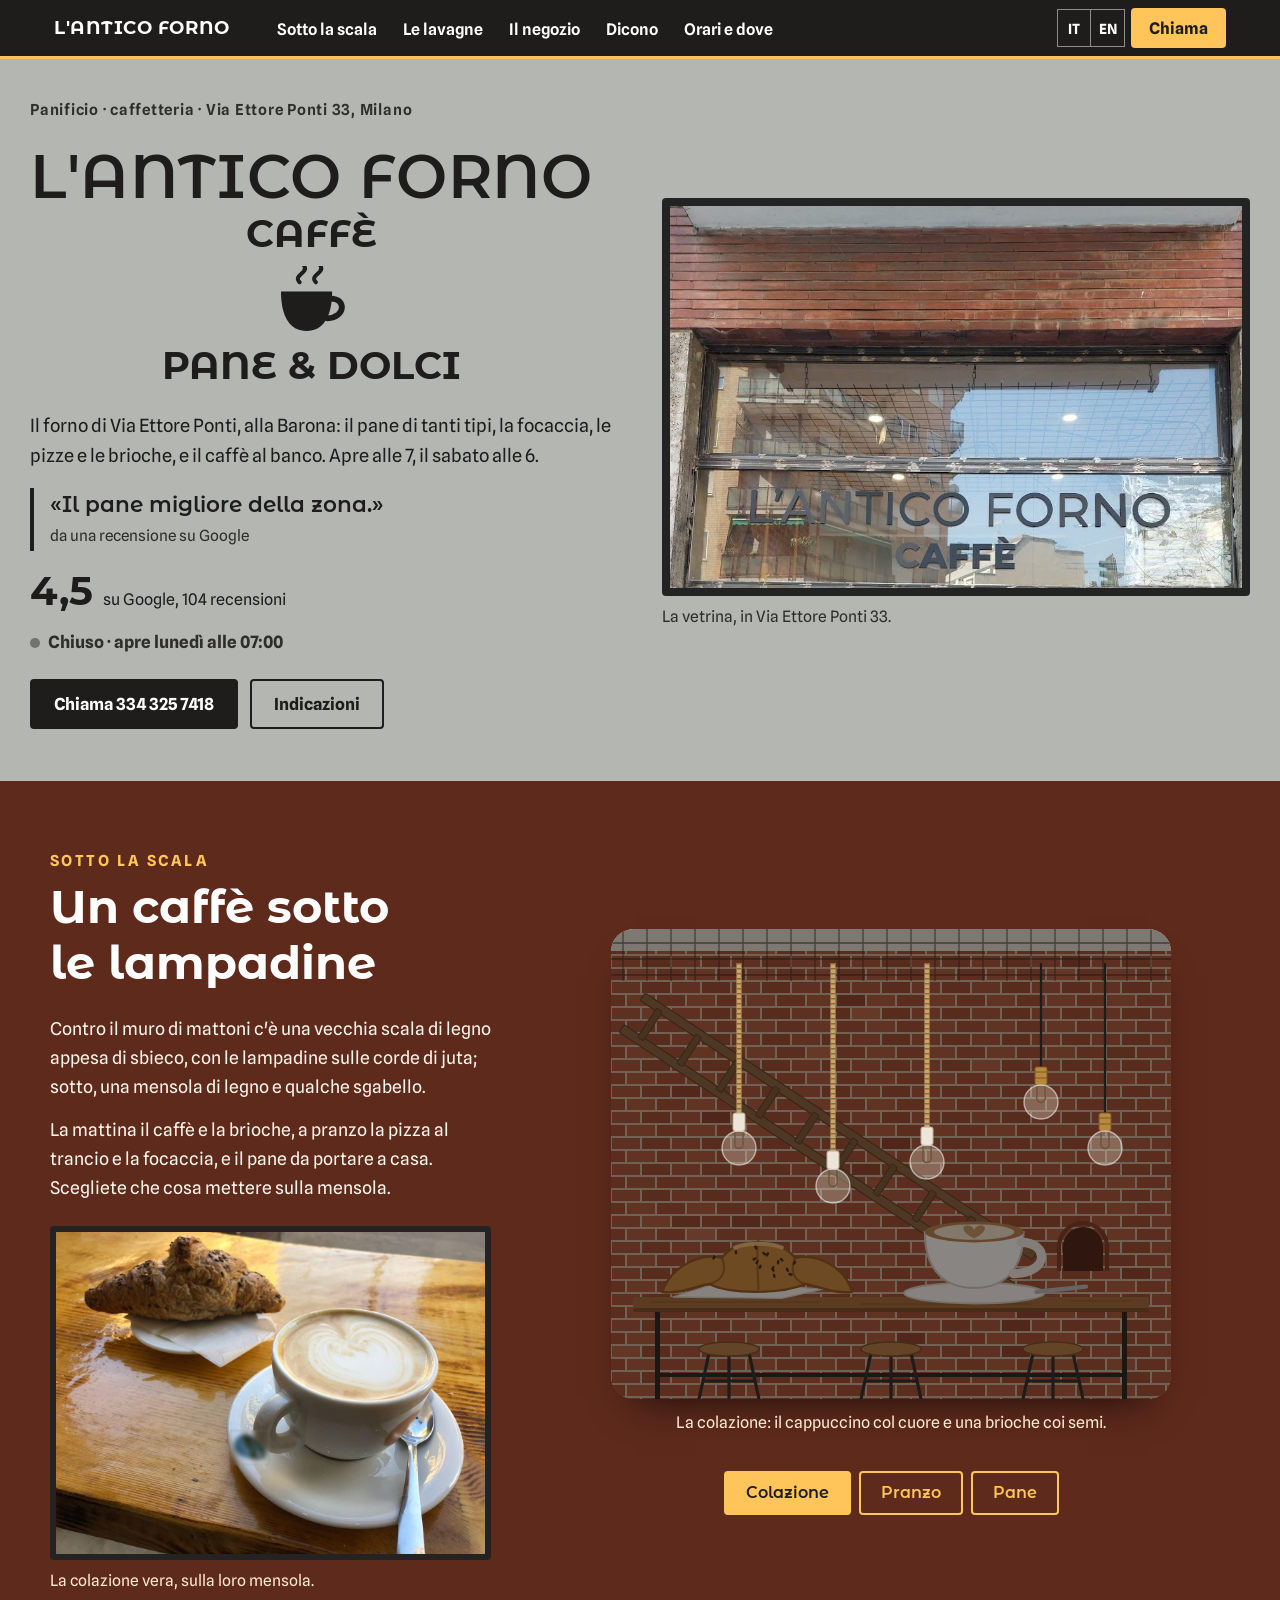
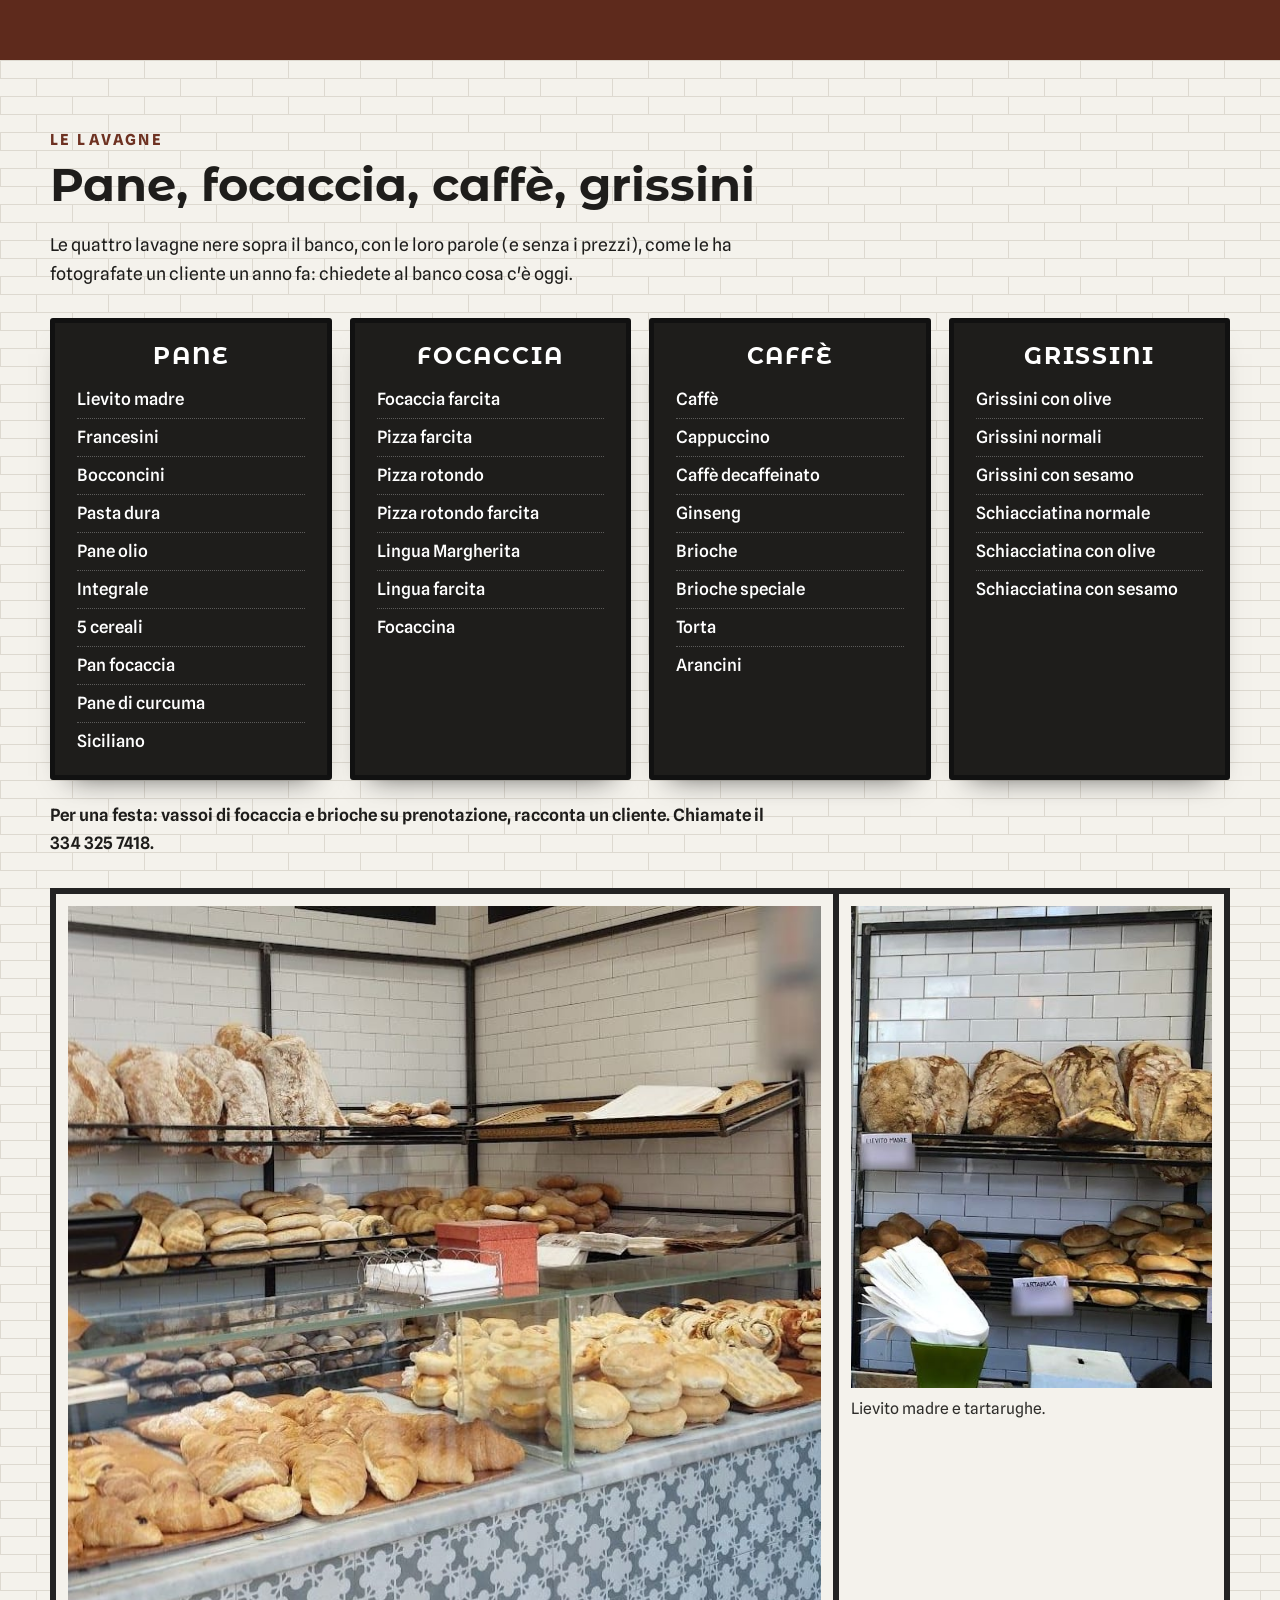
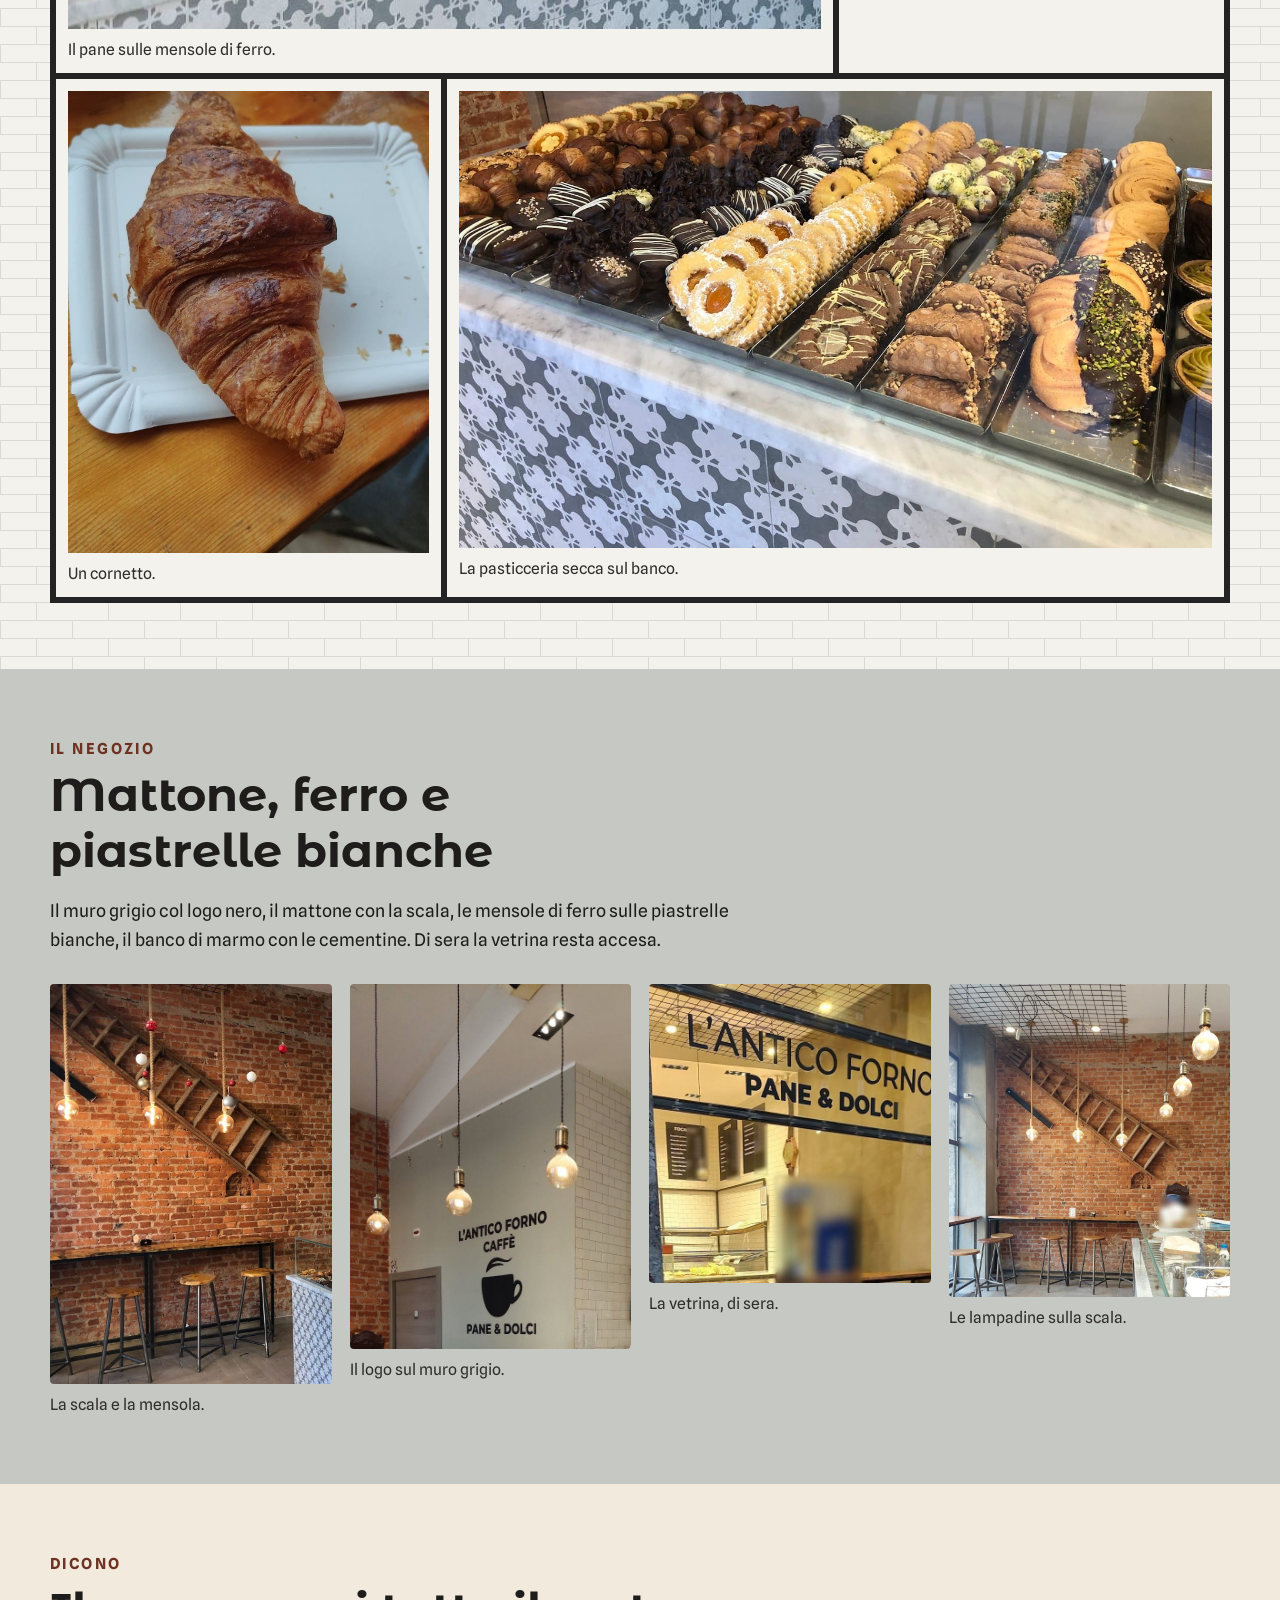
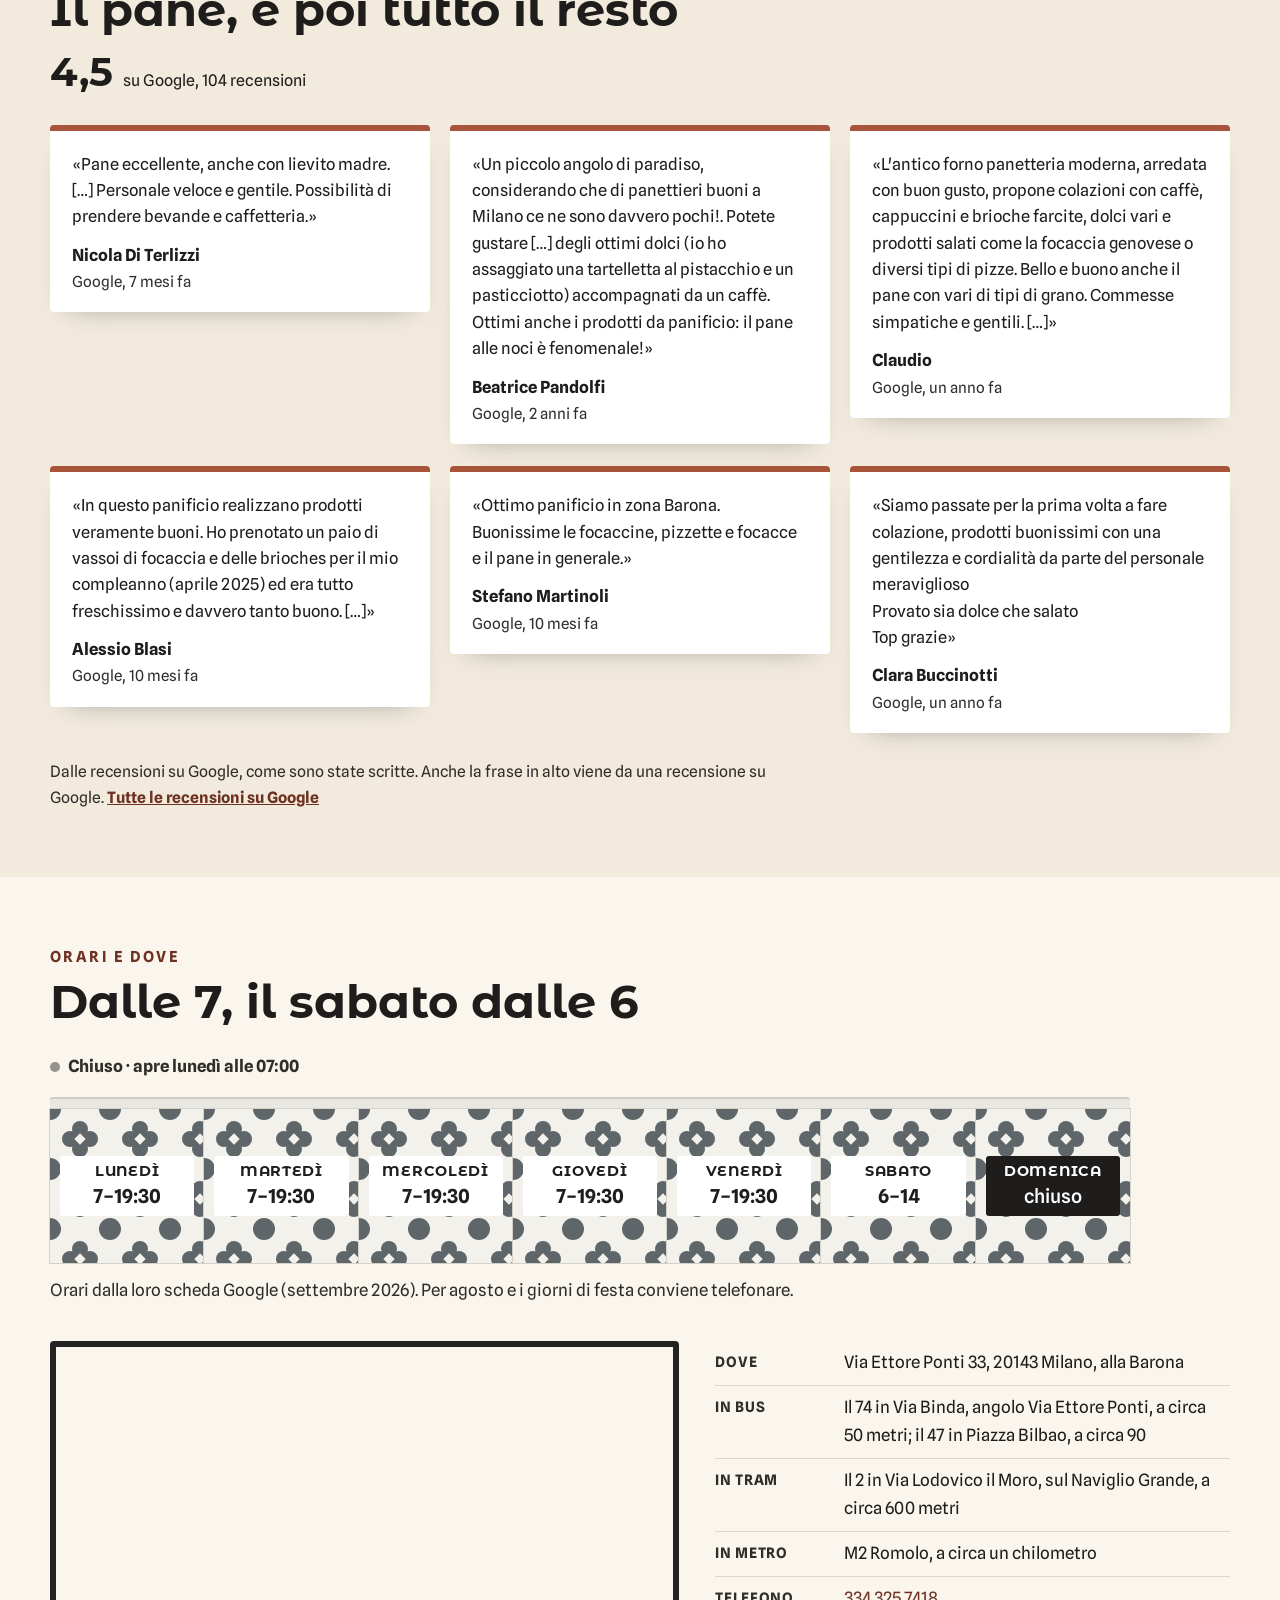
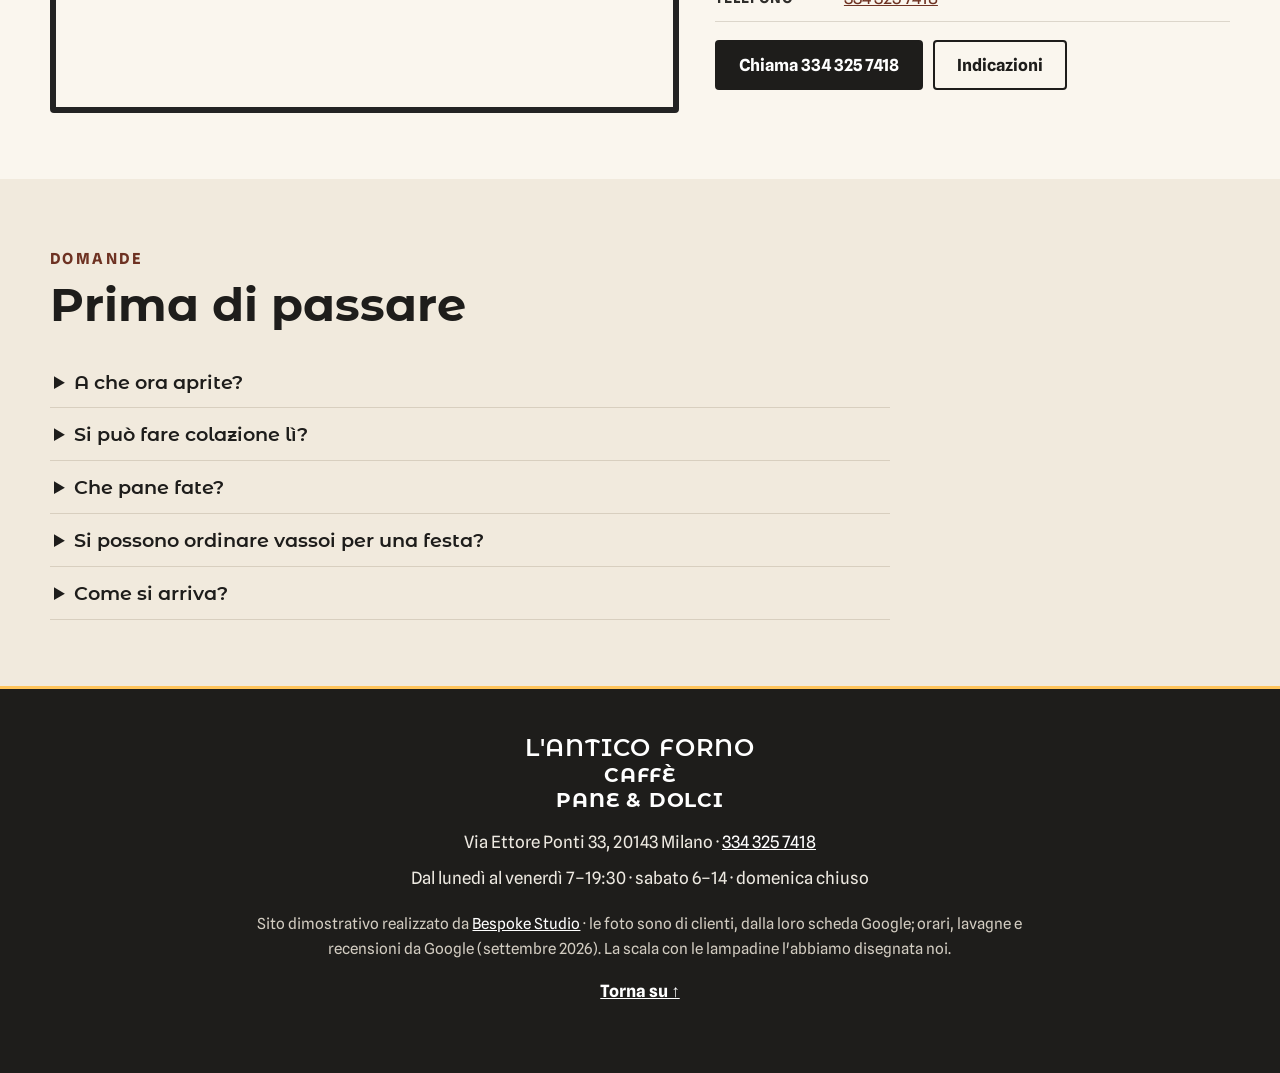
==== index.html @ 746c8dec "L'Antico Forno, Via Ettore Ponti 33 — la scala delle lampadine Panificio con caffetteria alla Barona" ====
<!DOCTYPE html>
<html lang="it" class="no-js">
<head>
<meta charset="utf-8">
<meta name="viewport" content="width=device-width, initial-scale=1">
<script>(function(){var r=document.documentElement;r.classList.remove('no-js');
/* la firma: finché main.js non parte le lampadine restano su, spente, col locale al buio; se il codice non arriva, dopo 2,5 s sono accese (stato finale) */
try{if(!matchMedia('(prefers-reduced-motion: reduce)').matches){r.classList.add('firma-attesa');window.__attesaLampade=setTimeout(function(){r.classList.remove('firma-attesa')},2500)}}catch(e){}})()</script>
<title>L'Antico Forno — panificio e caffè, Via Ettore Ponti 33, Milano</title>
<meta name="description" content="L'Antico Forno, Via Ettore Ponti 33 a Milano (Barona): panificio con caffetteria. Il pane (anche a lievito madre), la focaccia, le pizze, le brioche e il caffè al banco. Dal lunedì al venerdì 7–19:30, il sabato 6–14. Google 4,5 su 104. Tel. 334 325 7418.">
<link rel="canonical" href="https://rotenzark.github.io/antico-forno-barona/">
<meta property="og:type" content="website">
<meta property="og:title" content="L'Antico Forno — caffè, pane &amp; dolci in Via Ettore Ponti">
<meta property="og:description" content="Panificio con caffetteria alla Barona: il pane, la focaccia, le pizze, le brioche; la colazione sulla mensola sotto la scala.">
<meta property="og:image" content="https://rotenzark.github.io/antico-forno-barona/img/og.jpg">
<meta property="og:url" content="https://rotenzark.github.io/antico-forno-barona/">
<meta property="og:locale" content="it_IT">
<meta name="twitter:card" content="summary_large_image">
<meta name="theme-color" content="#1E1D1B">
<link rel="icon" href="img/favicon.svg" type="image/svg+xml">
<link rel="icon" href="img/favicon-32.png" sizes="32x32" type="image/png">
<link rel="apple-touch-icon" href="img/apple-touch-icon.png">
<link rel="preconnect" href="https://fonts.googleapis.com">
<link rel="preconnect" href="https://fonts.gstatic.com" crossorigin>
<link href="https://fonts.googleapis.com/css2?family=Montserrat+Alternates:wght@500;600;700&amp;family=Spline+Sans:wght@400;500;600;700&amp;display=swap" rel="stylesheet">
<link rel="stylesheet" href="css/styles.css?v=1">
<script src="https://cdn.jsdelivr.net/npm/gsap@3.12.5/dist/gsap.min.js" defer></script>
<script src="https://cdn.jsdelivr.net/npm/gsap@3.12.5/dist/ScrollTrigger.min.js" defer></script>
<script src="js/main.js?v=1" defer></script>
<script type="application/ld+json">
{"@context":"https://schema.org","@type":"Bakery","name":"L'Antico Forno","description":"Panificio con caffetteria in Via Ettore Ponti 33 a Milano: pane, focaccia, pizze, brioche e dolci, la colazione al banco.","url":"https://rotenzark.github.io/antico-forno-barona/","image":"https://rotenzark.github.io/antico-forno-barona/img/og.jpg","telephone":"+39 334 325 7418","address":{"@type":"PostalAddress","streetAddress":"Via Ettore Ponti 33","postalCode":"20143","addressLocality":"Milano","addressRegion":"MI","addressCountry":"IT"},"geo":{"@type":"GeoCoordinates","latitude":45.44212,"longitude":9.15517},"openingHoursSpecification":[{"@type":"OpeningHoursSpecification","dayOfWeek":["Monday","Tuesday","Wednesday","Thursday","Friday"],"opens":"07:00","closes":"19:30"},{"@type":"OpeningHoursSpecification","dayOfWeek":"Saturday","opens":"06:00","closes":"14:00"}],"aggregateRating":{"@type":"AggregateRating","ratingValue":"4.5","reviewCount":"104","bestRating":"5"}}
</script>
<script type="application/ld+json">
{"@context":"https://schema.org","@type":"FAQPage","mainEntity":[
{"@type":"Question","name":"A che ora aprite?","acceptedAnswer":{"@type":"Answer","text":"Dal lunedì al venerdì dalle 7 alle 19:30, il sabato dalle 6 alle 14. La domenica è chiuso."}},
{"@type":"Question","name":"Si può fare colazione lì?","acceptedAnswer":{"@type":"Answer","text":"Sì: caffè, cappuccino e brioche al banco, o sugli sgabelli della mensola sotto la scala."}},
{"@type":"Question","name":"Che pane fate?","acceptedAnswer":{"@type":"Answer","text":"Sulla loro lavagna: lievito madre, francesini, bocconcini, pasta dura, pane all'olio, integrale, 5 cereali, pan focaccia, pane alla curcuma, siciliano. Chiedete al banco cosa c'è oggi."}},
{"@type":"Question","name":"Si possono ordinare vassoi per una festa?","acceptedAnswer":{"@type":"Answer","text":"Un cliente racconta di aver prenotato vassoi di focaccia e brioche per il suo compleanno: chiamate il 334 325 7418 per mettervi d'accordo."}},
{"@type":"Question","name":"Come si arriva?","acceptedAnswer":{"@type":"Answer","text":"Via Ettore Ponti 33, alla Barona: il bus 74 ferma in Via Binda, angolo Via Ettore Ponti, a circa 50 metri; il 47 in Piazza Bilbao, a circa 90. Il tram 2 passa in Via Lodovico il Moro, a circa 600 metri; la M2 Romolo è a circa un chilometro."}}
]}
</script>
</head>
<body>

<a class="salta" href="#contenuto" data-i18n="m.salta">Vai al contenuto</a>

<header class="testata" id="testata">
  <div class="testata__dentro">
    <a class="marchio" href="#inizio" aria-label="L'Antico Forno: torna all'inizio" data-i18n-aria="m.top">
      <span class="marchio__nome" aria-hidden="true">L'Antico Forno</span>
    </a>
    <nav id="mainNav" class="voci" aria-label="Le sezioni" data-i18n-aria="m.nav">
      <a href="#mensola" data-i18n="n.mensola">Sotto la scala</a>
      <a href="#lavagne" data-i18n="n.lavagne">Le lavagne</a>
      <a href="#negozio" data-i18n="n.negozio">Il negozio</a>
      <a href="#dicono" data-i18n="n.dicono">Dicono</a>
      <a href="#orari" data-i18n="n.orari">Orari e dove</a>
    </nav>
    <div class="testata__azioni">
      <div class="lingue" role="group" aria-label="Lingua" data-i18n-aria="m.lingua">
        <button type="button" data-lang="it" aria-pressed="true">IT</button>
        <button type="button" data-lang="en" aria-pressed="false">EN</button>
      </div>
      <a class="chiama" href="tel:+393343257418"><span data-i18n="t.chiama">Chiama</span></a>
      <button id="burger" class="burger" type="button" aria-expanded="false" aria-controls="menuMobile" aria-label="Apri il menu" data-i18n-aria="m.menu"><span></span><span></span><span></span></button>
    </div>
  </div>
</header>

<nav id="menuMobile" class="menu-mobile" hidden aria-label="Le sezioni" data-i18n-aria="m.nav">
  <a href="#mensola" data-i18n="n.mensola">Sotto la scala</a>
  <a href="#lavagne" data-i18n="n.lavagne">Le lavagne</a>
  <a href="#negozio" data-i18n="n.negozio">Il negozio</a>
  <a href="#dicono" data-i18n="n.dicono">Dicono</a>
  <a href="#orari" data-i18n="n.orari">Orari e dove</a>
  <a href="#domande" data-i18n="n.domande">Domande</a>
  <a class="menu-mobile__tel" href="tel:+393343257418"><span data-i18n="t.chiama">Chiama</span> <span class="intero">334 325 7418</span></a>
</nav>

<main id="contenuto">

  <!-- ══════ IL MURO GRIGIO: il loro logo ══════ -->
  <section id="inizio" class="apertura" aria-labelledby="titolo">
    <div class="apertura__testo">
      <p class="apertura__sopra" data-i18n="h.sopra">Panificio · caffetteria · Via Ettore Ponti 33, Milano</p>
      <h1 id="titolo" class="logo-muro">
        <span class="logo-muro__nome">L'Antico Forno</span>
        <span class="logo-muro__caffe">Caffè</span>
        <svg class="logo-muro__tazza" viewBox="0 0 64 60" aria-hidden="true" focusable="false"><path d="M22 14 C 16 8, 30 6, 26 0 M36 14 C 30 8, 44 6, 40 0" fill="none" stroke="currentColor" stroke-width="3.4" stroke-linecap="round"/><path d="M6 22 H50 C 50 44, 42 56, 28 56 C 14 56, 6 44, 6 22 Z" fill="currentColor"/><path d="M49 28 C 62 28, 62 44, 46 45" fill="none" stroke="currentColor" stroke-width="5" stroke-linecap="round"/></svg>
        <span class="logo-muro__pane">Pane &amp; Dolci</span>
      </h1>
      <p class="apertura__frase" data-i18n="h.testo">Il forno di Via Ettore Ponti, alla Barona: il pane di tanti tipi, la focaccia, le pizze e le brioche, e il caffè al banco. Apre alle 7, il sabato alle 6.</p>
      <p class="apertura__citazione"><span>«Il pane migliore della zona.»</span> <span class="apertura__chi" data-i18n="h.chi">da una recensione su Google</span></p>
      <div class="voti">
        <p class="voto"><b class="voto__n">4,5</b> <span class="voto__su" data-i18n="h.google">su Google, 104 recensioni</span></p>
      </div>
      <p class="stato" id="orarioStato">Dal lunedì al sabato</p>
      <div class="apertura__azioni">
        <a class="bottone bottone--pieno" href="tel:+393343257418"><span data-i18n="t.chiama">Chiama</span>&nbsp;<span class="intero">334 325 7418</span></a>
        <a class="bottone" href="https://www.google.com/maps/dir/?api=1&amp;destination=L%27Antico+Forno%2C+Via+Ettore+Ponti+33%2C+Milano" target="_blank" rel="noopener" data-i18n="t.indicazioni">Indicazioni</a>
      </div>
    </div>
    <figure class="apertura__foto">
      <img src="img/vetrina.jpg" width="900" height="600" alt="La vetrina in Via Ettore Ponti: la fascia di mattoni e le lettere in rilievo «L'Antico Forno Caffè» sul vetro." data-i18n-alt="a.vetrina">
      <figcaption data-i18n="c.vetrina">La vetrina, in Via Ettore Ponti 33.</figcaption>
    </figure>
  </section>

  <!-- ══════ IL MURO DI MATTONI: sotto la scala, la firma ══════ -->
  <section id="mensola" class="capitolo capitolo--mattone" aria-labelledby="mensolaT">
    <div class="mensola-testo">
      <p class="etichetta etichetta--chiara" data-i18n="s.etichetta">Sotto la scala</p>
      <h2 id="mensolaT" class="capitolo__titolo" data-i18n="s.titolo">Un caffè sotto le lampadine</h2>
      <p data-i18n="s.testo1">Contro il muro di mattoni c'è una vecchia scala di legno appesa di sbieco, con le lampadine sulle corde di juta; sotto, una mensola di legno e qualche sgabello.</p>
      <p data-i18n="s.testo2">La mattina il caffè e la brioche, a pranzo la pizza al trancio e la focaccia, e il pane da portare a casa. Scegliete che cosa mettere sulla mensola.</p>
      <figure class="mensola-foto reveal"><button type="button" class="foto" data-full="img/colazione.jpg" aria-label="Ingrandisci la foto" data-i18n-aria="m.ingrandisci"><img src="img/colazione.jpg" width="1200" height="900" alt="Il cappuccino col cuore di latte e una brioche coi semi sulla mensola di legno." data-i18n-alt="a.colazione"></button><figcaption data-i18n="c.colazione">La colazione vera, sulla loro mensola.</figcaption></figure>
    </div>
    <figure class="lampade" id="lampade" data-modo="0" data-firma="fatta">
<!--LAMPADE--><svg class="lampade__svg" id="lampadeSvg" viewBox="0 0 560 470" role="img" aria-labelledby="lampadeTitolo lampadeDesc">
        <title id="lampadeTitolo" data-i18n="p.titolo">La scala delle lampadine</title>
        <desc id="lampadeDesc" data-i18n="p.desc">Il loro muro di mattoni con la vecchia scala di legno appesa di sbieco: le lampadine a globo scendono sulle corde di juta, oscillano e si accendono una alla volta, e il locale si illumina. Sulla mensola di legno: colazione, pranzo o pane.</desc>
        <defs>
          <clipPath id="lampadeTaglio"><rect x="0" y="0" width="560" height="470" rx="22"/></clipPath>
          <pattern id="lampadeMattoni" width="60" height="26" patternUnits="userSpaceOnUse">
            <rect width="60" height="26" fill="#CDB8A2"/>
            <rect x="1" y="1" width="28" height="11" fill="#A8543A"/><rect x="31" y="1" width="28" height="11" fill="#9E4C33"/>
            <rect x="-14" y="14" width="28" height="11" fill="#A24F36"/><rect x="16" y="14" width="28" height="11" fill="#AE5A3E"/><rect x="46" y="14" width="28" height="11" fill="#A24F36"/>
          </pattern>
          <radialGradient id="lampadeAlone"><stop offset="0" stop-color="#FFE7A8" stop-opacity=".95"/><stop offset=".3" stop-color="#FFC45A" stop-opacity=".5"/><stop offset="1" stop-color="#FFB040" stop-opacity="0"/></radialGradient>
          <radialGradient id="lampadeVetro" cx=".42" cy=".4" r=".7"><stop offset="0" stop-color="#FFF6D6"/><stop offset=".55" stop-color="#FFD27A"/><stop offset="1" stop-color="#E59A2E"/></radialGradient>
        </defs>
        <g clip-path="url(#lampadeTaglio)">
          <rect class="muro" x="0" y="0" width="560" height="470"/>
          <g class="muro__macchie"><rect x="241" y="1" width="28" height="11" fill="#C77452" opacity="0.4"/><rect x="361" y="131" width="28" height="11" fill="#C77452" opacity="0.4"/><rect x="241" y="235" width="28" height="11" fill="#7C3623" opacity="0.5"/><rect x="451" y="27" width="28" height="11" fill="#7C3623" opacity="0.4"/><rect x="571" y="209" width="28" height="11" fill="#7C3623" opacity="0.5"/><rect x="256" y="14" width="28" height="11" fill="#C77452" opacity="0.3"/><rect x="496" y="404" width="28" height="11" fill="#7C3623" opacity="0.3"/><rect x="61" y="287" width="28" height="11" fill="#7C3623" opacity="0.4"/><rect x="31" y="287" width="28" height="11" fill="#C77452" opacity="0.4"/><rect x="76" y="300" width="28" height="11" fill="#C77452" opacity="0.5"/><rect x="346" y="326" width="28" height="11" fill="#7C3623" opacity="0.4"/><rect x="271" y="209" width="28" height="11" fill="#7C3623" opacity="0.5"/><rect x="496" y="118" width="28" height="11" fill="#C77452" opacity="0.4"/><rect x="496" y="170" width="28" height="11" fill="#7C3623" opacity="0.3"/><rect x="16" y="248" width="28" height="11" fill="#C77452" opacity="0.4"/><rect x="61" y="339" width="28" height="11" fill="#7C3623" opacity="0.3"/><rect x="271" y="261" width="28" height="11" fill="#C77452" opacity="0.3"/><rect x="421" y="313" width="28" height="11" fill="#7C3623" opacity="0.4"/><rect x="61" y="157" width="28" height="11" fill="#7C3623" opacity="0.5"/><rect x="421" y="1" width="28" height="11" fill="#7C3623" opacity="0.4"/><rect x="496" y="118" width="28" height="11" fill="#7C3623" opacity="0.5"/><rect x="541" y="235" width="28" height="11" fill="#7C3623" opacity="0.3"/><rect x="406" y="378" width="28" height="11" fill="#7C3623" opacity="0.5"/><rect x="226" y="66" width="28" height="11" fill="#7C3623" opacity="0.5"/><rect x="421" y="287" width="28" height="11" fill="#7C3623" opacity="0.4"/><rect x="511" y="209" width="28" height="11" fill="#C77452" opacity="0.3"/><rect x="136" y="14" width="28" height="11" fill="#C77452" opacity="0.4"/><rect x="376" y="326" width="28" height="11" fill="#C77452" opacity="0.3"/><rect x="136" y="378" width="28" height="11" fill="#C77452" opacity="0.5"/><rect x="16" y="248" width="28" height="11" fill="#7C3623" opacity="0.3"/><rect x="436" y="40" width="28" height="11" fill="#C77452" opacity="0.3"/><rect x="151" y="365" width="28" height="11" fill="#7C3623" opacity="0.5"/><rect x="391" y="417" width="28" height="11" fill="#7C3623" opacity="0.4"/><rect x="31" y="79" width="28" height="11" fill="#C77452" opacity="0.4"/><rect x="286" y="404" width="28" height="11" fill="#7C3623" opacity="0.5"/><rect x="391" y="391" width="28" height="11" fill="#7C3623" opacity="0.4"/><rect x="496" y="326" width="28" height="11" fill="#7C3623" opacity="0.4"/><rect x="46" y="14" width="28" height="11" fill="#C77452" opacity="0.3"/><rect x="421" y="1" width="28" height="11" fill="#7C3623" opacity="0.5"/><rect x="241" y="79" width="28" height="11" fill="#C77452" opacity="0.5"/><rect x="1" y="417" width="28" height="11" fill="#C77452" opacity="0.4"/><rect x="16" y="92" width="28" height="11" fill="#7C3623" opacity="0.3"/><rect x="121" y="287" width="28" height="11" fill="#7C3623" opacity="0.5"/><rect x="91" y="183" width="28" height="11" fill="#7C3623" opacity="0.5"/><rect x="196" y="118" width="28" height="11" fill="#C77452" opacity="0.4"/><rect x="511" y="339" width="28" height="11" fill="#7C3623" opacity="0.4"/></g>
          <rect class="soffitto" x="0" y="0" width="560" height="22"/>
          <path class="griglia" d="M12 0 V52 M36 0 V52 M60 0 V52 M84 0 V52 M108 0 V52 M132 0 V52 M156 0 V52 M180 0 V52 M204 0 V52 M228 0 V52 M252 0 V52 M276 0 V52 M300 0 V52 M324 0 V52 M348 0 V52 M372 0 V52 M396 0 V52 M420 0 V52 M444 0 V52 M468 0 V52 M492 0 V52 M516 0 V52 M540 0 V52 M564 0 V52 M0 14 H560 M0 30 H560 M0 46 H560"/>
          <g class="scala" transform="translate(34 64) rotate(33.5)">
          <rect class="scala__montante" x="0" y="0" width="470" height="9" rx="2"/>
          <rect class="scala__montante" x="0" y="38" width="470" height="9" rx="2"/>
          <rect class="scala__piolo" x="18" y="6" width="7" height="35" rx="1.5"/><rect class="scala__piolo" x="65" y="6" width="7" height="35" rx="1.5"/><rect class="scala__piolo" x="112" y="6" width="7" height="35" rx="1.5"/><rect class="scala__piolo" x="159" y="6" width="7" height="35" rx="1.5"/><rect class="scala__piolo" x="206" y="6" width="7" height="35" rx="1.5"/><rect class="scala__piolo" x="253" y="6" width="7" height="35" rx="1.5"/><rect class="scala__piolo" x="300" y="6" width="7" height="35" rx="1.5"/><rect class="scala__piolo" x="347" y="6" width="7" height="35" rx="1.5"/><rect class="scala__piolo" x="394" y="6" width="7" height="35" rx="1.5"/><rect class="scala__piolo" x="441" y="6" width="7" height="35" rx="1.5"/>
        </g>
          <path class="nicchia" d="M452 342 V318 A20 20 0 0 1 492 318 V342 Z"/><path class="nicchia__bordo" d="M448 342 V318 A24 24 0 0 1 496 318 V342"/>
          <g class="mensola">
          <rect class="mensola__gamba" x="44" y="382" width="5" height="88"/><rect class="mensola__gamba" x="511" y="382" width="5" height="88"/>
          <rect class="mensola__gamba" x="44" y="444" width="472" height="4"/>
          <rect class="mensola__piano" x="22" y="368" width="516" height="14" rx="3"/>
          <rect class="mensola__bordo" x="22" y="379" width="516" height="4" rx="2"/>
          <path class="mensola__venatura" d="M40 373 H210 M250 375 H420 M460 372 H520"/>
        </g>
          <g class="piatti" id="lampadePiatti">
            <g class="piatto" data-m="0"><g transform="translate(280 368) scale(1.3) translate(-280 -368)">
            <path class="tovagliolo" d="M112 368 L150 356 L228 362 L196 369 Z"/>
            <g class="brioche">
              <path d="M104 364 C 112 342, 136 334, 150 338 C 160 322, 196 322, 206 338 C 222 334, 244 344, 250 364 C 238 366, 226 360, 214 358 C 196 366, 156 366, 140 358 C 128 360, 116 366, 104 364 Z"/>
              <path class="brioche__piega" d="M150 338 C 154 348, 150 356, 140 358 M206 338 C 202 348, 206 356, 214 358 M178 324 C 176 338, 178 352, 178 362"/>
              <path class="brioche__lucido" d="M160 330 C 170 326, 186 326, 196 330"/>
              <g class="brioche__semi"><ellipse cx="179.4" cy="344.8" rx="1.8" ry="1" transform="rotate(111 179.4 344.8)"/><ellipse cx="205.8" cy="341.7" rx="1.8" ry="1" transform="rotate(119 205.8 341.7)"/><ellipse cx="193.2" cy="341.3" rx="1.8" ry="1" transform="rotate(90 193.2 341.3)"/><ellipse cx="190.2" cy="351.7" rx="1.8" ry="1" transform="rotate(74 190.2 351.7)"/><ellipse cx="189.2" cy="345.7" rx="1.8" ry="1" transform="rotate(106 189.2 345.7)"/><ellipse cx="176" cy="330" rx="1.8" ry="1" transform="rotate(65 176 330)"/><ellipse cx="195.9" cy="339.3" rx="1.8" ry="1" transform="rotate(40 195.9 339.3)"/><ellipse cx="177" cy="341.1" rx="1.8" ry="1" transform="rotate(120 177 341.1)"/><ellipse cx="160.7" cy="333.6" rx="1.8" ry="1" transform="rotate(87 160.7 333.6)"/><ellipse cx="189.2" cy="346.9" rx="1.8" ry="1" transform="rotate(64 189.2 346.9)"/><ellipse cx="200.3" cy="347" rx="1.8" ry="1" transform="rotate(69 200.3 347)"/><ellipse cx="175" cy="338.7" rx="1.8" ry="1" transform="rotate(153 175 338.7)"/><ellipse cx="143.9" cy="337.6" rx="1.8" ry="1" transform="rotate(123 143.9 337.6)"/><ellipse cx="182.5" cy="334.6" rx="1.8" ry="1" transform="rotate(34 182.5 334.6)"/><ellipse cx="184.9" cy="335.3" rx="1.8" ry="1" transform="rotate(124 184.9 335.3)"/><ellipse cx="202.7" cy="350.6" rx="1.8" ry="1" transform="rotate(12 202.7 350.6)"/></g>
            </g>
            <ellipse class="piattino" cx="344" cy="365" rx="54" ry="8"/>
            <path class="tazza" d="M306 318 H382 C 382 346, 368 361, 344 361 C 320 361, 306 346, 306 318 Z"/>
            <path class="tazza__manico" d="M380 326 C 402 326, 402 350, 374 350"/>
            <ellipse class="tazza__caffe" cx="344" cy="318" rx="38" ry="8"/>
            <ellipse class="tazza__schiuma" cx="344" cy="318" rx="31" ry="6"/>
            <path class="tazza__cuore" d="M344 323 C 334 318, 334 313, 339 313 C 342 313, 344 315, 344 317 C 344 315, 346 313, 349 313 C 354 313, 354 318, 344 323 Z"/>
            <path class="cucchiaino" d="M392 364 L430 360"/>
            </g></g>
            <g class="piatto" data-m="1"><g transform="translate(280 368) scale(1.3) translate(-280 -368)">
            <rect class="tagliere" x="96" y="359" width="176" height="9" rx="2"/>
            <rect class="pizza__crosta" x="106" y="338" width="156" height="22" rx="4"/>
            <rect class="pizza__pomodoro" x="110" y="336" width="148" height="10" rx="3"/>
            <g class="pizza__mozzarella"><ellipse cx="118" cy="337" rx="9" ry="4"/><ellipse cx="149" cy="338" rx="10" ry="4"/><ellipse cx="168" cy="337" rx="11" ry="4"/><ellipse cx="199" cy="338" rx="9" ry="4"/><ellipse cx="220" cy="337" rx="10" ry="4"/><ellipse cx="247" cy="338" rx="11" ry="4"/></g>
            <g class="pizza__basilico"><path d="M134 334 q 6 -6 12 0 q -6 5 -12 0 Z"/><path d="M184 334 q 6 -6 12 0 q -6 5 -12 0 Z"/><path d="M232 334 q 6 -6 12 0 q -6 5 -12 0 Z"/></g>
            <path class="focaccia" d="M300 368 V338 C 300 332, 304 330, 312 330 H452 C 460 330, 464 332, 464 338 V368 Z"/>
            <path class="focaccia__lucido" d="M314 335 H448"/>
            <g class="focaccia__fossette"><ellipse cx="318" cy="341" rx="3.2" ry="1.8"/><ellipse cx="335" cy="341" rx="3.2" ry="1.8"/><ellipse cx="352" cy="341" rx="3.2" ry="1.8"/><ellipse cx="369" cy="341" rx="3.2" ry="1.8"/><ellipse cx="386" cy="341" rx="3.2" ry="1.8"/><ellipse cx="403" cy="341" rx="3.2" ry="1.8"/><ellipse cx="420" cy="341" rx="3.2" ry="1.8"/><ellipse cx="437" cy="341" rx="3.2" ry="1.8"/><ellipse cx="454" cy="341" rx="3.2" ry="1.8"/><ellipse cx="326" cy="349" rx="3.2" ry="1.8"/><ellipse cx="343" cy="349" rx="3.2" ry="1.8"/><ellipse cx="360" cy="349" rx="3.2" ry="1.8"/><ellipse cx="377" cy="349" rx="3.2" ry="1.8"/><ellipse cx="394" cy="349" rx="3.2" ry="1.8"/><ellipse cx="411" cy="349" rx="3.2" ry="1.8"/><ellipse cx="428" cy="349" rx="3.2" ry="1.8"/><ellipse cx="445" cy="349" rx="3.2" ry="1.8"/><ellipse cx="462" cy="349" rx="3.2" ry="1.8"/><ellipse cx="318" cy="357" rx="3.2" ry="1.8"/><ellipse cx="335" cy="357" rx="3.2" ry="1.8"/><ellipse cx="352" cy="357" rx="3.2" ry="1.8"/><ellipse cx="369" cy="357" rx="3.2" ry="1.8"/><ellipse cx="386" cy="357" rx="3.2" ry="1.8"/><ellipse cx="403" cy="357" rx="3.2" ry="1.8"/><ellipse cx="420" cy="357" rx="3.2" ry="1.8"/><ellipse cx="437" cy="357" rx="3.2" ry="1.8"/><ellipse cx="454" cy="357" rx="3.2" ry="1.8"/></g>
            <g class="focaccia__rosmarino"><path d="M336 334 l 8 -3 M339 335 l 2 -6 M342 334 l 7 1"/><path d="M384 334 l 8 -3 M387 335 l 2 -6 M390 334 l 7 1"/><path d="M430 334 l 8 -3 M433 335 l 2 -6 M436 334 l 7 1"/></g>
            </g></g>
            <g class="piatto" data-m="2"><g transform="translate(280 368) scale(1.3) translate(-280 -368)">
            <path class="pagnotta" d="M92 368 C 86 334, 126 306, 180 306 C 234 306, 274 334, 268 368 Z"/>
            <path class="pagnotta__crepa" d="M120 338 C 142 322, 160 334, 178 318 C 196 332, 214 320, 236 336 M150 354 C 166 344, 190 346, 210 354"/>
            <g class="pagnotta__farina"><ellipse cx="138.2" cy="326.7" rx="8.5" ry="2.9"/><ellipse cx="210.4" cy="324.7" rx="6.8" ry="4.2"/><ellipse cx="229.9" cy="336.7" rx="11.8" ry="4.7"/><ellipse cx="211" cy="337.8" rx="12" ry="2"/><ellipse cx="135.9" cy="332.6" rx="6.4" ry="2.7"/><ellipse cx="171.5" cy="338.3" rx="5.6" ry="2.3"/><ellipse cx="161.8" cy="341.9" rx="6.2" ry="3.4"/><ellipse cx="126.2" cy="330.8" rx="5.1" ry="4.3"/><ellipse cx="125.1" cy="343.3" rx="7.9" ry="2.7"/><ellipse cx="191.1" cy="338.8" rx="12.6" ry="4"/><ellipse cx="120.8" cy="327.4" rx="12.3" ry="2.4"/><ellipse cx="158.2" cy="319.1" rx="7.7" ry="4"/></g>
            <g class="tartaruga"><path d="M308 368 C 306 342, 322 328, 340 328 C 358 328, 374 342, 372 368 Z"/><path class="tartaruga__guscio" d="M318 342 L354 362 M328 334 L364 356 M314 356 L338 332 M326 364 L356 334 M342 366 L366 344"/></g><g class="tartaruga"><path d="M378 368 C 376 342, 392 328, 410 328 C 428 328, 444 342, 442 368 Z"/><path class="tartaruga__guscio" d="M388 342 L424 362 M398 334 L434 356 M384 356 L408 332 M396 364 L426 334 M412 366 L436 344"/></g>
            </g></g>
          </g>
          <g class="sgabello"><path class="sgabello__gamba" d="M98 424 L88 470 M138 424 L148 470 M118 426 V470 M93 452 H143"/><ellipse class="sgabello__seduta" cx="118" cy="420" rx="30" ry="7"/></g><g class="sgabello"><path class="sgabello__gamba" d="M260 424 L250 470 M300 424 L310 470 M280 426 V470 M255 452 H305"/><ellipse class="sgabello__seduta" cx="280" cy="420" rx="30" ry="7"/></g><g class="sgabello"><path class="sgabello__gamba" d="M422 424 L412 470 M462 424 L472 470 M442 426 V470 M417 452 H467"/><ellipse class="sgabello__seduta" cx="442" cy="420" rx="30" ry="7"/></g>
          <rect class="buio" x="0" y="0" width="560" height="470" opacity="0"/>
          <g class="lampada" data-i="0" transform="translate(128 34)">
          <g class="lampada__oscilla" transform="rotate(0)">
            <g class="lampada__filo" transform="scale(1 1)"><path class="corda" d="M0 0 V150"/><path class="corda__giro" d="M0 0 V150"/></g>
            <g class="lampada__bulbo" transform="translate(0 150)">
              <rect class="attacco attacco--juta" x="-6" y="0" width="12" height="18" rx="2"/>
              <circle class="vetro" cx="0" cy="35" r="17"/>
              <path class="filamento" d="M-4 20 V28 C -7 38, 7 38, 4 28 V20"/>
              <g class="lampada__luce" opacity="1">
                <circle class="alone" cx="0" cy="35" r="66"/>
                <circle class="vetro vetro--acceso" cx="0" cy="35" r="17"/>
                <path class="filamento filamento--acceso" d="M-4 20 V28 C -7 38, 7 38, 4 28 V20"/>
                <path class="vetro__riflesso" d="M-10 27 A12 12 0 0 1 -3 22"/>
              </g>
            </g>
          </g>
        </g>
          <g class="lampada" data-i="1" transform="translate(222 34)">
          <g class="lampada__oscilla" transform="rotate(0)">
            <g class="lampada__filo" transform="scale(1 1)"><path class="corda" d="M0 0 V188"/><path class="corda__giro" d="M0 0 V188"/></g>
            <g class="lampada__bulbo" transform="translate(0 188)">
              <rect class="attacco attacco--juta" x="-6" y="0" width="12" height="18" rx="2"/>
              <circle class="vetro" cx="0" cy="35" r="17"/>
              <path class="filamento" d="M-4 20 V28 C -7 38, 7 38, 4 28 V20"/>
              <g class="lampada__luce" opacity="1">
                <circle class="alone" cx="0" cy="35" r="66"/>
                <circle class="vetro vetro--acceso" cx="0" cy="35" r="17"/>
                <path class="filamento filamento--acceso" d="M-4 20 V28 C -7 38, 7 38, 4 28 V20"/>
                <path class="vetro__riflesso" d="M-10 27 A12 12 0 0 1 -3 22"/>
              </g>
            </g>
          </g>
        </g>
          <g class="lampada" data-i="2" transform="translate(316 34)">
          <g class="lampada__oscilla" transform="rotate(0)">
            <g class="lampada__filo" transform="scale(1 1)"><path class="corda" d="M0 0 V164"/><path class="corda__giro" d="M0 0 V164"/></g>
            <g class="lampada__bulbo" transform="translate(0 164)">
              <rect class="attacco attacco--juta" x="-6" y="0" width="12" height="18" rx="2"/>
              <circle class="vetro" cx="0" cy="35" r="17"/>
              <path class="filamento" d="M-4 20 V28 C -7 38, 7 38, 4 28 V20"/>
              <g class="lampada__luce" opacity="1">
                <circle class="alone" cx="0" cy="35" r="66"/>
                <circle class="vetro vetro--acceso" cx="0" cy="35" r="17"/>
                <path class="filamento filamento--acceso" d="M-4 20 V28 C -7 38, 7 38, 4 28 V20"/>
                <path class="vetro__riflesso" d="M-10 27 A12 12 0 0 1 -3 22"/>
              </g>
            </g>
          </g>
        </g>
          <g class="lampada" data-i="3" transform="translate(430 34)">
          <g class="lampada__oscilla" transform="rotate(0)">
            <g class="lampada__filo" transform="scale(1 1)"><path class="filo" d="M0 0 V104"/></g>
            <g class="lampada__bulbo" transform="translate(0 104)">
              <rect class="attacco" x="-6" y="0" width="12" height="18" rx="2"/><path class="attacco__anelli" d="M-6 5 H6 M-6 11 H6"/>
              <circle class="vetro" cx="0" cy="35" r="17"/>
              <path class="filamento" d="M-4 20 V28 C -7 38, 7 38, 4 28 V20"/>
              <g class="lampada__luce" opacity="1">
                <circle class="alone" cx="0" cy="35" r="66"/>
                <circle class="vetro vetro--acceso" cx="0" cy="35" r="17"/>
                <path class="filamento filamento--acceso" d="M-4 20 V28 C -7 38, 7 38, 4 28 V20"/>
                <path class="vetro__riflesso" d="M-10 27 A12 12 0 0 1 -3 22"/>
              </g>
            </g>
          </g>
        </g>
          <g class="lampada" data-i="4" transform="translate(494 34)">
          <g class="lampada__oscilla" transform="rotate(0)">
            <g class="lampada__filo" transform="scale(1 1)"><path class="filo" d="M0 0 V150"/></g>
            <g class="lampada__bulbo" transform="translate(0 150)">
              <rect class="attacco" x="-6" y="0" width="12" height="18" rx="2"/><path class="attacco__anelli" d="M-6 5 H6 M-6 11 H6"/>
              <circle class="vetro" cx="0" cy="35" r="17"/>
              <path class="filamento" d="M-4 20 V28 C -7 38, 7 38, 4 28 V20"/>
              <g class="lampada__luce" opacity="1">
                <circle class="alone" cx="0" cy="35" r="66"/>
                <circle class="vetro vetro--acceso" cx="0" cy="35" r="17"/>
                <path class="filamento filamento--acceso" d="M-4 20 V28 C -7 38, 7 38, 4 28 V20"/>
                <path class="vetro__riflesso" d="M-10 27 A12 12 0 0 1 -3 22"/>
              </g>
            </g>
          </g>
        </g>
        </g>
      </svg><!--/LAMPADE-->
      <figcaption class="lampade__didascalia">
        <span class="lampade__d" data-m="0" data-i18n="p.d0">La colazione: il cappuccino col cuore e una brioche coi semi.</span>
        <span class="lampade__d" data-m="1" data-i18n="p.d1">Il pranzo: la pizza al trancio e la focaccia.</span>
        <span class="lampade__d" data-m="2" data-i18n="p.d2">Il pane: una pagnotta a lievito madre e due tartarughe.</span>
      </figcaption>
      <div class="lampade__modi" role="group" aria-label="Che cosa sulla mensola" data-i18n-aria="p.modi">
        <button type="button" data-modo="0" aria-pressed="true" data-i18n="p.b0">Colazione</button>
        <button type="button" data-modo="1" aria-pressed="false" data-i18n="p.b1">Pranzo</button>
        <button type="button" data-modo="2" aria-pressed="false" data-i18n="p.b2">Pane</button>
      </div>
      <p class="visually-hidden" id="lampadeLeggi" aria-live="polite"></p>
    </figure>
  </section>

  <!-- ══════ LE PIASTRELLE BIANCHE: le lavagne e le mensole di ferro ══════ -->
  <section id="lavagne" class="capitolo capitolo--piastrelle" aria-labelledby="lavagneT">
    <p class="etichetta" data-i18n="l.etichetta">Le lavagne</p>
    <h2 id="lavagneT" class="capitolo__titolo" data-i18n="l.titolo">Pane, focaccia, caffè, grissini</h2>
    <p class="capitolo__sotto" data-i18n="l.sotto">Le quattro lavagne nere sopra il banco, con le loro parole (e senza i prezzi), come le ha fotografate un cliente un anno fa: chiedete al banco cosa c'è oggi.</p>
    <div class="lavagne">
      <section class="lavagna reveal" aria-labelledby="lvPane">
        <h3 id="lvPane" class="lavagna__titolo" data-i18n="l.pane">Pane</h3>
        <ul class="lavagna__voci">
          <li data-i18n="l.p1">Lievito madre</li><li data-i18n="l.p2">Francesini</li><li data-i18n="l.p3">Bocconcini</li><li data-i18n="l.p4">Pasta dura</li><li data-i18n="l.p5">Pane olio</li>
          <li data-i18n="l.p6">Integrale</li><li data-i18n="l.p7">5 cereali</li><li data-i18n="l.p8">Pan focaccia</li><li data-i18n="l.p9">Pane di curcuma</li><li data-i18n="l.p10">Siciliano</li>
        </ul>
      </section>
      <section class="lavagna reveal" aria-labelledby="lvFocaccia">
        <h3 id="lvFocaccia" class="lavagna__titolo" data-i18n="l.focaccia">Focaccia</h3>
        <ul class="lavagna__voci">
          <li data-i18n="l.f1">Focaccia farcita</li><li data-i18n="l.f2">Pizza farcita</li><li data-i18n="l.f3">Pizza rotondo</li><li data-i18n="l.f4">Pizza rotondo farcita</li>
          <li data-i18n="l.f5">Lingua Margherita</li><li data-i18n="l.f6">Lingua farcita</li><li data-i18n="l.f7">Focaccina</li>
        </ul>
      </section>
      <section class="lavagna reveal" aria-labelledby="lvCaffe">
        <h3 id="lvCaffe" class="lavagna__titolo" data-i18n="l.caffe">Caffè</h3>
        <ul class="lavagna__voci">
          <li data-i18n="l.c1">Caffè</li><li data-i18n="l.c2">Cappuccino</li><li data-i18n="l.c3">Caffè decaffeinato</li><li data-i18n="l.c4">Ginseng</li>
          <li data-i18n="l.c5">Brioche</li><li data-i18n="l.c6">Brioche speciale</li><li data-i18n="l.c7">Torta</li><li data-i18n="l.c8">Arancini</li>
        </ul>
      </section>
      <section class="lavagna reveal" aria-labelledby="lvGrissini">
        <h3 id="lvGrissini" class="lavagna__titolo" data-i18n="l.grissini">Grissini</h3>
        <ul class="lavagna__voci">
          <li data-i18n="l.g1">Grissini con olive</li><li data-i18n="l.g2">Grissini normali</li><li data-i18n="l.g3">Grissini con sesamo</li>
          <li data-i18n="l.g4">Schiacciatina normale</li><li data-i18n="l.g5">Schiacciatina con olive</li><li data-i18n="l.g6">Schiacciatina con sesamo</li>
        </ul>
      </section>
    </div>
    <p class="lavagne__feste" data-i18n="l.feste">Per una festa: vassoi di focaccia e brioche su prenotazione, racconta un cliente. Chiamate il 334&nbsp;325&nbsp;7418.</p>
    <ul class="ferro">
      <li class="ferro__largo reveal"><figure><button type="button" class="foto" data-full="img/pane.jpg" aria-label="Ingrandisci la foto" data-i18n-aria="m.ingrandisci"><img src="img/pane.jpg" width="760" height="730" alt="Le mensole di ferro sulle piastrelle bianche coi pani grandi e i panini, e il banco di marmo con le brioche." data-i18n-alt="a.pane"></button><figcaption data-i18n="c.pane">Il pane sulle mensole di ferro.</figcaption></figure></li>
      <li class="reveal"><figure><button type="button" class="foto" data-full="img/lievito.jpg" aria-label="Ingrandisci la foto" data-i18n-aria="m.ingrandisci"><img src="img/lievito.jpg" width="450" height="600" alt="I pani grandi col cartellino «Lievito madre» e i panini col cartellino «Tartaruga»." data-i18n-alt="a.lievito"></button><figcaption data-i18n="c.lievito">Lievito madre e tartarughe.</figcaption></figure></li>
      <li class="reveal"><figure><button type="button" class="foto" data-full="img/cornetto.jpg" aria-label="Ingrandisci la foto" data-i18n-aria="m.ingrandisci"><img src="img/cornetto.jpg" width="720" height="920" alt="Un cornetto dorato sul vassoio di carta, sulla mensola di legno." data-i18n-alt="a.cornetto"></button><figcaption data-i18n="c.cornetto">Un cornetto.</figcaption></figure></li>
      <li class="ferro__largo reveal"><figure><button type="button" class="foto" data-full="img/banco.jpg" aria-label="Ingrandisci la foto" data-i18n-aria="m.ingrandisci"><img src="img/banco.jpg" width="1280" height="776" alt="Il banco di marmo con le cementine grigie e la pasticceria secca: occhi di bue, cannoli, frolle al cioccolato e al pistacchio." data-i18n-alt="a.banco"></button><figcaption data-i18n="c.banco">La pasticceria secca sul banco.</figcaption></figure></li>
    </ul>
  </section>

  <!-- ══════ IL NEGOZIO ══════ -->
  <section id="negozio" class="capitolo capitolo--muro" aria-labelledby="negozioT">
    <p class="etichetta" data-i18n="g.etichetta">Il negozio</p>
    <h2 id="negozioT" class="capitolo__titolo" data-i18n="g.titolo">Mattone, ferro e piastrelle bianche</h2>
    <p class="capitolo__sotto" data-i18n="g.sotto">Il muro grigio col logo nero, il mattone con la scala, le mensole di ferro sulle piastrelle bianche, il banco di marmo con le cementine. Di sera la vetrina resta accesa.</p>
    <ul class="negozio">
      <li class="negozio__alto reveal"><figure><button type="button" class="foto" data-full="img/scala.jpg" aria-label="Ingrandisci la foto" data-i18n-aria="m.ingrandisci"><img src="img/scala.jpg" width="830" height="1180" alt="Il muro di mattoni con la scala di legno di sbieco, le lampadine sulle corde di juta, un piccolo arco nel mattone e la mensola con gli sgabelli." data-i18n-alt="a.scala"></button><figcaption data-i18n="c.scala">La scala e la mensola.</figcaption></figure></li>
      <li class="reveal"><figure><button type="button" class="foto" data-full="img/logo.jpg" aria-label="Ingrandisci la foto" data-i18n-aria="m.ingrandisci"><img src="img/logo.jpg" width="640" height="830" alt="Il logo nero sul muro grigio: «L'Antico Forno, Caffè», la tazzina, «Pane &amp; Dolci»; le lampadine e le piastrelle bianche." data-i18n-alt="a.logo"></button><figcaption data-i18n="c.logo">Il logo sul muro grigio.</figcaption></figure></li>
      <li class="reveal"><figure><button type="button" class="foto" data-full="img/sera.jpg" aria-label="Ingrandisci la foto" data-i18n-aria="m.ingrandisci"><img src="img/sera.jpg" width="620" height="660" alt="La vetrina di sera, accesa: «L'Antico Forno, Pane &amp; Dolci», le lavagne, la mensola con gli sgabelli." data-i18n-alt="a.sera"></button><figcaption data-i18n="c.sera">La vetrina, di sera.</figcaption></figure></li>
      <li class="negozio__largo reveal"><figure><button type="button" class="foto" data-full="img/lampade.jpg" aria-label="Ingrandisci la foto" data-i18n-aria="m.ingrandisci"><img src="img/lampade.jpg" width="900" height="1000" alt="La scala sul mattone con tre lampadine sulle corde di juta, la griglia di ferro sul soffitto, la mensola e gli sgabelli." data-i18n-alt="a.lampade"></button><figcaption data-i18n="c.lampade">Le lampadine sulla scala.</figcaption></figure></li>
    </ul>
  </section>

  <!-- ══════ DICONO ══════ -->
  <section id="dicono" class="capitolo capitolo--crema" aria-labelledby="diconoT">
    <p class="etichetta" data-i18n="d.etichetta">Dicono</p>
    <h2 id="diconoT" class="capitolo__titolo" data-i18n="d.titolo">Il pane, e poi tutto il resto</h2>
    <div class="voti voti--centro">
      <p class="voto"><b class="voto__n">4,5</b> <span class="voto__su" data-i18n="d.google">su Google, 104 recensioni</span></p>
    </div>
    <ul class="recensioni">
      <li class="recensione reveal"><p class="recensione__testo">«Pane eccellente, anche con lievito madre. […] Personale veloce e gentile. Possibilità di prendere bevande e caffetteria.»</p><p class="recensione__chi"><b>Nicola Di Terlizzi</b> <span data-i18n="d.g7m">Google, 7 mesi fa</span></p></li>
      <li class="recensione reveal"><p class="recensione__testo">«Un piccolo angolo di paradiso, considerando che di panettieri buoni a Milano ce ne sono davvero pochi!. Potete gustare […] degli ottimi dolci (io ho assaggiato una tartelletta al pistacchio e un pasticciotto) accompagnati da un caffè. Ottimi anche i prodotti da panificio: il pane alle noci è fenomenale!»</p><p class="recensione__chi"><b>Beatrice Pandolfi</b> <span data-i18n="d.g2a">Google, 2 anni fa</span></p></li>
      <li class="recensione reveal"><p class="recensione__testo">«L'antico forno panetteria moderna, arredata con buon gusto, propone colazioni con caffè, cappuccini e brioche farcite, dolci vari e prodotti salati come la focaccia genovese o diversi tipi di pizze. Bello e buono anche il pane con vari di tipi di grano. Commesse simpatiche e gentili. […]»</p><p class="recensione__chi"><b>Claudio</b> <span data-i18n="d.g1a">Google, un anno fa</span></p></li>
      <li class="recensione reveal"><p class="recensione__testo">«In questo panificio realizzano prodotti veramente buoni. Ho prenotato un paio di vassoi di focaccia e delle brioches per il mio compleanno (aprile 2025) ed era tutto freschissimo e davvero tanto buono. […]»</p><p class="recensione__chi"><b>Alessio Blasi</b> <span data-i18n="d.g10m">Google, 10 mesi fa</span></p></li>
      <li class="recensione reveal"><p class="recensione__testo">«Ottimo panificio in zona Barona.<br>Buonissime le focaccine, pizzette e focacce e il pane in generale.»</p><p class="recensione__chi"><b>Stefano Martinoli</b> <span data-i18n="d.g10m">Google, 10 mesi fa</span></p></li>
      <li class="recensione reveal"><p class="recensione__testo">«Siamo passate per la prima volta a fare colazione, prodotti buonissimi con una gentilezza e cordialità da parte del personale meraviglioso<br>Provato sia dolce che salato<br>Top grazie»</p><p class="recensione__chi"><b>Clara Buccinotti</b> <span data-i18n="d.g1a">Google, un anno fa</span></p></li>
    </ul>
    <p class="dicono__nota"><span data-i18n="d.nota">Dalle recensioni su Google, come sono state scritte. Anche la frase in alto viene da una recensione su Google.</span> <a href="https://www.google.com/maps/search/?api=1&amp;query=L%27Antico+Forno%2C+Via+Ettore+Ponti+33%2C+Milano" target="_blank" rel="noopener" data-i18n="d.tutte">Tutte le recensioni su Google</a></p>
  </section>

  <!-- ══════ ORARI E DOVE: i sette giorni sulle cementine del banco ══════ -->
  <section id="orari" class="capitolo" aria-labelledby="orariT">
    <p class="etichetta" data-i18n="o.etichetta">Orari e dove</p>
    <h2 id="orariT" class="capitolo__titolo" data-i18n="o.titolo">Dalle 7, il sabato dalle 6</h2>
    <p class="stato stato--settimana" id="orarioStato2" aria-hidden="true"></p>
    <div class="cementine" role="table" aria-label="Orari di apertura" data-i18n-aria="o.cap">
      <div class="cementina" role="row" data-day="1"><span class="cementina__g" role="rowheader" data-i18n="g.lun">Lunedì</span><span class="cementina__ore" role="cell">7–19:30</span></div>
      <div class="cementina" role="row" data-day="2"><span class="cementina__g" role="rowheader" data-i18n="g.mar">Martedì</span><span class="cementina__ore" role="cell">7–19:30</span></div>
      <div class="cementina" role="row" data-day="3"><span class="cementina__g" role="rowheader" data-i18n="g.mer">Mercoledì</span><span class="cementina__ore" role="cell">7–19:30</span></div>
      <div class="cementina" role="row" data-day="4"><span class="cementina__g" role="rowheader" data-i18n="g.gio">Giovedì</span><span class="cementina__ore" role="cell">7–19:30</span></div>
      <div class="cementina" role="row" data-day="5"><span class="cementina__g" role="rowheader" data-i18n="g.ven">Venerdì</span><span class="cementina__ore" role="cell">7–19:30</span></div>
      <div class="cementina" role="row" data-day="6"><span class="cementina__g" role="rowheader" data-i18n="g.sab">Sabato</span><span class="cementina__ore" role="cell">6–14</span></div>
      <div class="cementina cementina--chiuso" role="row" data-day="0"><span class="cementina__g" role="rowheader" data-i18n="g.dom">Domenica</span><span class="cementina__ore" role="cell" data-i18n="o.chiuso">chiuso</span></div>
    </div>
    <p class="cementine__nota" data-i18n="o.nota">Orari dalla loro scheda Google (settembre 2026). Per agosto e i giorni di festa conviene telefonare.</p>
    <div class="dove">
      <div class="cartina reveal">
        <iframe title="Mappa: L'Antico Forno, Via Ettore Ponti 33, Milano" data-i18n-title="o.mappa" src="https://maps.google.com/maps?q=L%27Antico%20Forno%2C%20Via%20Ettore%20Ponti%2033%2C%20Milano&amp;z=16&amp;output=embed" width="600" height="400" loading="lazy" referrerpolicy="no-referrer-when-downgrade"></iframe>
      </div>
      <div class="dove__testo">
        <dl class="indirizzo">
          <div><dt data-i18n="o.dove">Dove</dt><dd data-i18n="o.dovev">Via Ettore Ponti 33, 20143 Milano, alla Barona</dd></div>
          <div><dt data-i18n="o.bus">In bus</dt><dd data-i18n="o.busv">Il 74 in Via Binda, angolo Via Ettore Ponti, a circa 50&nbsp;metri; il 47 in Piazza Bilbao, a circa 90</dd></div>
          <div><dt data-i18n="o.tram">In tram</dt><dd data-i18n="o.tramv">Il 2 in Via Lodovico il Moro, sul Naviglio Grande, a circa 600&nbsp;metri</dd></div>
          <div><dt data-i18n="o.metro">In metro</dt><dd data-i18n="o.metrov">M2 Romolo, a circa un chilometro</dd></div>
          <div><dt data-i18n="o.tel">Telefono</dt><dd><a href="tel:+393343257418" class="intero">334 325 7418</a></dd></div>
        </dl>
        <p class="dove__azioni"><a class="bottone bottone--pieno" href="tel:+393343257418"><span data-i18n="t.chiama">Chiama</span>&nbsp;<span class="intero">334 325 7418</span></a> <a class="bottone" href="https://www.google.com/maps/dir/?api=1&amp;destination=L%27Antico+Forno%2C+Via+Ettore+Ponti+33%2C+Milano" target="_blank" rel="noopener" data-i18n="t.indicazioni">Indicazioni</a></p>
      </div>
    </div>
  </section>

  <!-- ══════ DOMANDE ══════ -->
  <section id="domande" class="capitolo capitolo--crema" aria-labelledby="domandeT">
    <p class="etichetta" data-i18n="q.etichetta">Domande</p>
    <h2 id="domandeT" class="capitolo__titolo" data-i18n="q.titolo">Prima di passare</h2>
    <div class="domande">
      <details><summary data-i18n="q.1">A che ora aprite?</summary><p data-i18n="q.1r">Dal lunedì al venerdì dalle 7 alle 19:30, il sabato dalle 6 alle 14. La domenica è chiuso.</p></details>
      <details><summary data-i18n="q.2">Si può fare colazione lì?</summary><p data-i18n="q.2r">Sì: caffè, cappuccino e brioche al banco, o sugli sgabelli della mensola sotto la scala.</p></details>
      <details><summary data-i18n="q.3">Che pane fate?</summary><p data-i18n="q.3r">Sulla loro lavagna: lievito madre, francesini, bocconcini, pasta dura, pane all'olio, integrale, 5 cereali, pan focaccia, pane alla curcuma, siciliano. Chiedete al banco cosa c'è oggi.</p></details>
      <details><summary data-i18n="q.4">Si possono ordinare vassoi per una festa?</summary><p data-i18n="q.4r">Un cliente racconta di aver prenotato vassoi di focaccia e brioche per il suo compleanno: chiamate il 334 325 7418 per mettervi d'accordo.</p></details>
      <details><summary data-i18n="q.5">Come si arriva?</summary><p data-i18n="q.5r">Via Ettore Ponti 33, alla Barona: il bus 74 ferma in Via Binda, angolo Via Ettore Ponti, a circa 50 metri; il 47 in Piazza Bilbao, a circa 90. Il tram 2 passa in Via Lodovico il Moro, a circa 600 metri; la M2 Romolo è a circa un chilometro.</p></details>
    </div>
  </section>

</main>

<footer class="piede">
  <div class="piede__dentro">
    <p class="logo-piede" aria-hidden="true"><span>L'Antico Forno</span> <span>Caffè</span> <span>Pane &amp; Dolci</span></p>
    <p class="piede__dove">Via Ettore Ponti 33, 20143 Milano · <a href="tel:+393343257418" class="intero">334 325 7418</a></p>
    <p class="piede__orario" data-i18n="f2.orario">Dal lunedì al venerdì 7–19:30 · sabato 6–14 · domenica chiuso</p>
    <p class="piede__cred" data-i18n="f2.cred">Sito dimostrativo realizzato da <a href="https://bespokestud.io" rel="noopener">Bespoke Studio</a> · le foto sono di clienti, dalla loro scheda Google; orari, lavagne e recensioni da Google (settembre 2026). La scala con le lampadine l&#39;abbiamo disegnata noi.</p>
    <p><a class="piede__su" href="#inizio" data-i18n="f2.su">Torna su ↑</a></p>
  </div>
</footer>

<div id="actionBar" class="action-bar">
  <a href="tel:+393343257418"><span data-i18n="t.chiama">Chiama</span></a>
  <a href="https://www.google.com/maps/dir/?api=1&amp;destination=L%27Antico+Forno%2C+Via+Ettore+Ponti+33%2C+Milano" target="_blank" rel="noopener"><span data-i18n="t.indicazioni">Indicazioni</span></a>
</div>

<div id="lightbox" hidden role="dialog" aria-modal="true" aria-label="Foto ingrandita" data-i18n-aria="m.lightbox">
  <button id="lightboxClose" type="button" aria-label="Chiudi" data-i18n-aria="m.chiudi">×</button>
  <img id="lightboxImg" src="" alt="">
</div>

</body>
</html>
---- css/styles.css ----
/* PLUMBING_V 1 — reset tecnico canonico (Toolkit/boilerplate/plumbing.css) */
[hidden] { display: none !important; }
img { max-width: 100%; height: auto; }
@media (prefers-reduced-motion: reduce) {
  *, *::before, *::after { animation-duration: 0.01ms !important; animation-iteration-count: 1 !important; transition-duration: 0.01ms !important; scroll-behavior: auto !important; }
}

/* ══════════ L'ANTICO FORNO — Caffè · Pane & Dolci ══════════
   Via Ettore Ponti 33, alla Barona. La pagina cammina lungo le pareti del loro negozio, un materiale per capitolo: il muro grigio col
   logo nero, il mattone con la scala e le lampadine, le piastrelle bianche con le mensole di ferro e le lavagne nere, il banco di
   marmo con le cementine grigie. La firma è «la scala delle lampadine» (_afb_firma.mjs): scendono sulle corde di juta, oscillano e
   si accendono. */
:root {
  --muro: #B4B6B1;
  --muro-2: #C6C8C3;
  --nero: #1E1D1B;
  --grafite: #2F2E2B;
  --mattone: #5E2A1C;
  --mattone-2: #A8543A;
  --mattone-testo: #6E3222;
  --piastrella: #F4F2EC;
  --fuga: #DDD9D0;
  --ferro: #232323;
  --legno: #A36B3A;
  --luce: #FFC45A;
  --crema: #FAF6EE;
  --crema-2: #F1EADD;
  --cementina: #5F6669;
  --verde: #134826;
  --f-titoli: 'Montserrat Alternates', 'Trebuchet MS', Arial, sans-serif;
  --f-testo: 'Spline Sans', 'Segoe UI', Arial, sans-serif;
  --gutter: 16px;
  --testata-h: 60px;
}
@media (min-width: 760px) { :root { --gutter: 24px; } }

*, *::before, *::after { box-sizing: border-box; }
html { scroll-behavior: smooth; -webkit-text-size-adjust: 100%; }
body { margin: 0; color: var(--nero); font: 400 1.06rem/1.65 var(--f-testo); background: var(--crema); }
a { color: var(--mattone-testo); }
b, strong { font-weight: 700; }
.salta { position: absolute; left: 12px; top: -60px; z-index: 100; padding: 10px 16px; background: #fff; color: #111; font-weight: 700; text-decoration: none; }
.salta:focus { top: 10px; }
.visually-hidden { position: absolute !important; width: 1px; height: 1px; overflow: hidden; clip: rect(0 0 0 0); white-space: nowrap; }
section[id] { scroll-margin-top: calc(var(--testata-h) + 14px); }
.intero { white-space: nowrap; }
:focus-visible { outline: 3px solid #E08A12; outline-offset: 2px; }
/* finché i caratteri non arrivano il ripiego è più largo: una parola lunga va a capo invece di uscire (riserva-check, #233) */
h1, h2, h3, .marchio__nome, .logo-piede { overflow-wrap: anywhere; }

/* ── la testata: nera come il loro logo, il filo della luce ── */
.testata { position: sticky; top: 0; z-index: 50; background: var(--nero); border-bottom: 3px solid var(--luce); }
.testata__dentro { display: flex; align-items: center; gap: 10px; max-width: 1220px; margin: 0 auto; padding: 8px var(--gutter); }
.marchio { display: inline-flex; min-width: 0; flex: 0 1 auto; color: #FFFFFF; text-decoration: none; }
.marchio__nome { font: 700 1.14rem/1.2 var(--f-titoli); letter-spacing: .03em; text-transform: uppercase; color: #FFFFFF; white-space: nowrap; }
.voci { display: none; }
.testata__azioni { margin-left: auto; display: flex; align-items: center; gap: 6px; flex: none; }
.lingue { display: flex; }
.lingue button { min-width: 34px; min-height: 38px; padding: 0 5px; border: 1px solid rgba(255, 255, 255, .5); background: transparent; color: #FFFFFF; font: 700 .88rem var(--f-testo); cursor: pointer; }
.lingue button + button { border-left: 0; }
.lingue button.is-on { background: #FFFFFF; border-color: #FFFFFF; color: var(--nero); }
.chiama { display: none; align-items: center; min-height: 40px; padding: 0 18px; border-radius: 4px; background: var(--luce); color: var(--nero); font: 700 1rem var(--f-testo); text-decoration: none; }
.chiama:hover { background: #FFD58A; }
.burger { display: inline-flex; flex-direction: column; justify-content: center; gap: 5px; width: 44px; height: 44px; padding: 10px; border: 1px solid rgba(255, 255, 255, .5); border-radius: 4px; background: transparent; cursor: pointer; }
.burger span { display: block; height: 2px; background: #FFFFFF; transition: transform .2s, opacity .2s; }
.burger[aria-expanded="true"] span:nth-child(1) { transform: translateY(7px) rotate(45deg); }
.burger[aria-expanded="true"] span:nth-child(2) { opacity: 0; }
.burger[aria-expanded="true"] span:nth-child(3) { transform: translateY(-7px) rotate(-45deg); }
.menu-mobile { position: fixed; top: var(--testata-h); left: 0; right: 0; z-index: 49; max-height: calc(100vh - var(--testata-h)); overflow-y: auto; padding: 10px var(--gutter) 22px; background: var(--nero); box-shadow: 0 10px 24px rgba(0, 0, 0, .35); }
.menu-mobile a { display: block; padding: 12px 2px 10px; border-bottom: 1px solid rgba(255, 255, 255, .16); color: #FFFFFF; font: 600 1.4rem/1.3 var(--f-titoli); text-decoration: none; }
.menu-mobile__tel { display: flex !important; justify-content: center; gap: 8px; margin-top: 14px; border: 0 !important; border-radius: 4px; background: var(--luce); color: var(--nero) !important; font: 700 1.08rem var(--f-testo) !important; }

/* ── il muro grigio: il loro logo ── */
.apertura { display: grid; gap: 30px; padding: 34px max(var(--gutter), calc((100% - 1220px) / 2)) 52px; background: var(--muro); }
.apertura__sopra { margin: 0; font: 600 .95rem/1.5 var(--f-testo); letter-spacing: .05em; color: var(--grafite); }
/* il logo del muro: quattro righe centrate, come l'hanno dipinto loro */
.logo-muro { display: inline-flex; flex-direction: column; align-items: center; gap: 2px; margin: 20px 0 22px; color: var(--nero); font-family: var(--f-titoli); text-transform: uppercase; text-align: center; }
.logo-muro__nome { font-size: clamp(2.1rem, 1.3rem + 3.4vw, 3.8rem); font-weight: 600; line-height: 1.12; letter-spacing: .01em; }
.logo-muro__caffe, .logo-muro__pane { font-size: clamp(1.5rem, 1.05rem + 1.9vw, 2.4rem); font-weight: 700; line-height: 1.15; }
.logo-muro__tazza { display: block; width: clamp(48px, 36px + 3vw, 76px); height: auto; margin: 8px 0 6px; }
.apertura__frase { max-width: 33em; margin: 0 0 18px; font-size: 1.14rem; }
.apertura__citazione { max-width: 32em; margin: 0 0 20px; padding: 2px 0 2px 16px; border-left: 4px solid var(--nero); }
.apertura__citazione span:first-child { display: block; font: 600 1.35rem/1.35 var(--f-titoli); color: var(--nero); }
.apertura__chi { display: block; margin-top: 4px; font-size: .96rem; color: var(--grafite); }
.voti { display: flex; flex-wrap: wrap; gap: 6px 30px; }
.voto { display: flex; flex-wrap: wrap; align-items: baseline; gap: 2px 10px; margin: 0; }
.voto__n { font: 700 2.5rem/1 var(--f-titoli); color: var(--nero); }
.voto__su { font-size: 1rem; }
.voti--centro { margin: -8px 0 30px; }
.stato { display: inline-flex; align-items: center; gap: 8px; margin: 16px 0 0; font-weight: 700; color: var(--grafite); }
.stato::before { content: ''; width: 10px; height: 10px; border-radius: 50%; background: currentColor; opacity: .5; flex: none; }
.stato.is-aperto { color: var(--verde); }
.stato.is-aperto::before { background: var(--verde); opacity: 1; box-shadow: 0 0 0 3px rgba(19, 72, 38, .2); }
.apertura__azioni { display: flex; flex-wrap: wrap; gap: 12px; margin-top: 22px; }
.bottone { display: inline-flex; align-items: center; justify-content: center; min-height: 50px; padding: 0 22px; border: 2px solid var(--nero); border-radius: 4px; background: transparent; color: var(--nero); font: 700 1.04rem/1.1 var(--f-testo); text-decoration: none; transition: background .15s, color .15s, border-color .15s; }
.bottone:hover { background: var(--nero); color: #FFFFFF; }
.bottone--pieno { background: var(--nero); color: #FFFFFF; }
.bottone--pieno:hover { background: #000; border-color: #000; }
.apertura__foto { align-self: center; }
.apertura__foto img { display: block; width: 100%; border: 8px solid var(--ferro); border-radius: 4px; }
.apertura__foto figcaption { color: var(--grafite); }

/* ── il muro di mattoni: la mensola sotto la scala (la firma) ── */
.capitolo { padding: 70px max(var(--gutter), calc((100% - 1180px) / 2)) 66px; }
.capitolo--mattone { display: grid; gap: 30px; align-items: center; background: var(--mattone); color: #FFF6EC; }
.capitolo--mattone .capitolo__titolo { color: #FFFFFF; }
.mensola-testo p:not(.etichetta) { max-width: 32em; margin: 0 0 14px; font-size: 1.1rem; }
/* la loro colazione vera, accanto a quella disegnata */
.mensola-foto { max-width: 26em; margin-top: 24px; }
.mensola-foto img { border: 6px solid var(--ferro); border-radius: 4px; }
.mensola-foto figcaption { color: #FFE9CF; }
.lampade { width: 100%; max-width: 560px; margin: 0 auto; -webkit-user-select: none; user-select: none; }
.lampade__svg { border-radius: 22px; box-shadow: 0 22px 40px -24px rgba(0, 0, 0, .8); }
.lampade__didascalia { min-height: 3em; margin: 12px 0 0; font-size: 1rem; line-height: 1.45; color: #FFE9CF; text-align: center; }
.lampade__d { display: none; }
.lampade[data-modo="0"] .lampade__d[data-m="0"], .lampade[data-modo="1"] .lampade__d[data-m="1"], .lampade[data-modo="2"] .lampade__d[data-m="2"] { display: inline; }
.lampade__modi { display: flex; flex-wrap: wrap; justify-content: center; gap: 8px; margin-top: 12px; }
.lampade__modi button { min-height: 44px; padding: 0 20px; border: 2px solid var(--luce); border-radius: 4px; background: transparent; color: var(--luce); font: 600 1rem/1 var(--f-titoli); cursor: pointer; }
.lampade__modi button:hover { background: rgba(255, 196, 90, .12); }
.lampade__modi button[aria-pressed="true"] { background: var(--luce); color: var(--nero); }
/* senza JS le lampadine non cambiano: i bottoni restano nascosti col loro posto (#240) */
.no-js .lampade__modi { visibility: hidden; }

/* ── i capitoli ── */
.capitolo--piastrelle { background-color: var(--piastrella); background-image: url("data:image/svg+xml,%3Csvg xmlns='http://www.w3.org/2000/svg' width='72' height='36'%3E%3Crect width='72' height='36' fill='%23F4F2EC'/%3E%3Cpath d='M0 .5H72M0 18.5H72M.5 0V18M36.5 18V36' stroke='%23DDD9D0' stroke-width='1'/%3E%3C/svg%3E"); }
.capitolo--muro { background: var(--muro-2); }
.capitolo--crema { background: var(--crema-2); }
.etichetta { margin: 0; font: 700 .95rem/1.3 var(--f-testo); letter-spacing: .16em; text-transform: uppercase; color: var(--mattone-testo); }
.etichetta--chiara { color: var(--luce); }
.capitolo__titolo { max-width: 18em; margin: 8px 0 22px; font: 700 clamp(1.9rem, 1.4rem + 2vw, 2.9rem)/1.22 var(--f-titoli); color: var(--nero); text-wrap: balance; }
.capitolo__sotto { max-width: 42em; margin: -6px 0 30px; font-size: 1.1rem; }
figure { margin: 0; }
figcaption { margin-top: 8px; font-size: .98rem; color: var(--grafite); }
.foto { display: block; width: 100%; padding: 0; border: 0; background: none; cursor: zoom-in; }
.foto img { display: block; width: 100%; height: auto; }

/* le lavagne nere sopra il banco */
.lavagne { display: grid; gap: 18px; margin: 0 0 22px; }
.lavagna { padding: 20px 22px 16px; background: var(--nero); color: #FFFFFF; border: 5px solid #111; border-radius: 3px; box-shadow: 0 16px 28px -20px rgba(0, 0, 0, .7); }
.lavagna__titolo { margin: 0 0 10px; font: 700 1.45rem/1.2 var(--f-titoli); letter-spacing: .08em; text-transform: uppercase; text-align: center; color: #FFFFFF; }
.lavagna__voci { margin: 0; padding: 0; list-style: none; }
.lavagna__voci li { padding: 5px 0 4px; border-bottom: 1px dotted rgba(255, 255, 255, .28); font-weight: 500; color: #FFFFFF; }
.lavagna__voci li:last-child { border-bottom: 0; }
.lavagne__feste { max-width: 46em; margin: 0 0 30px; font-weight: 600; }
/* le mensole di ferro: le foto dentro le celle */
.ferro { display: grid; grid-template-columns: repeat(2, minmax(0, 1fr)); margin: 0; padding: 0; list-style: none; border: 6px solid var(--ferro); background: var(--ferro); gap: 6px; align-items: stretch; }
.ferro li { padding: 12px 12px 10px; background: var(--piastrella); }
.ferro__largo { grid-column: 1 / -1; }

/* il negozio: le foto a colonne (nessun ritaglio) */
.negozio { columns: 2; column-gap: 14px; margin: 0; padding: 0; list-style: none; }
.negozio li { break-inside: avoid; margin: 0 0 18px; }
.negozio img { border-radius: 4px; }

/* dicono */
.recensioni { display: grid; gap: 18px; margin: 0; padding: 0; list-style: none; align-items: start; }
.recensione { padding: 20px 22px 18px; background: #FFFFFF; border-top: 6px solid var(--mattone-2); border-radius: 4px; box-shadow: 0 12px 26px -20px rgba(30, 29, 27, .5); }
.recensione__testo { margin: 0 0 12px; font-size: 1.03rem; line-height: 1.6; }
.recensione__chi { margin: 0; font-size: .95rem; color: var(--grafite); }
.recensione__chi b { display: block; font-size: 1.04rem; color: var(--nero); }
.dicono__nota { max-width: 46em; margin: 26px 0 0; font-size: .98rem; color: var(--grafite); }
.dicono__nota a { font-weight: 700; }

/* orari: i sette giorni sulle cementine del banco */
.stato--settimana { margin: -6px 0 18px; font-size: 1.05rem; }
.cementine { display: grid; grid-template-columns: repeat(2, minmax(0, 1fr)); gap: 0; max-width: 1080px; margin: 0 0 14px; border-top: 10px solid #E9E7E2; border-radius: 3px; box-shadow: 0 -2px 0 #CFCCC5; }
.cementina { display: flex; flex-direction: column; align-items: center; justify-content: center; aspect-ratio: 1.5; padding: 10px; background-color: #F3F1EC; background-image: url("data:image/svg+xml,%3Csvg xmlns='http://www.w3.org/2000/svg' width='60' height='60'%3E%3Crect width='60' height='60' fill='%23F3F1EC'/%3E%3Cg fill='%235F6669'%3E%3Ccircle cx='30' cy='20' r='8'/%3E%3Ccircle cx='30' cy='40' r='8'/%3E%3Ccircle cx='20' cy='30' r='8'/%3E%3Ccircle cx='40' cy='30' r='8'/%3E%3Ccircle cx='0' cy='0' r='11'/%3E%3Ccircle cx='60' cy='0' r='11'/%3E%3Ccircle cx='0' cy='60' r='11'/%3E%3Ccircle cx='60' cy='60' r='11'/%3E%3C/g%3E%3Crect x='26' y='26' width='8' height='8' transform='rotate(45 30 30)' fill='%23F3F1EC'/%3E%3C/svg%3E"); background-size: 60px 60px; outline: 1px solid #D5D1C8; }
.cementina__g, .cementina__ore { display: block; min-width: 7.4em; padding: 2px 10px; background: #FFFFFF; color: var(--nero); text-align: center; }
.cementina__g { padding-top: 6px; border-radius: 3px 3px 0 0; font: 700 .9rem/1.3 var(--f-titoli); letter-spacing: .05em; text-transform: uppercase; }
.cementina__ore { padding-bottom: 6px; border-radius: 0 0 3px 3px; font: 700 1.2rem/1.35 var(--f-testo); }
.cementina--chiuso .cementina__ore { font-weight: 500; color: var(--grafite); }
.cementina.is-today .cementina__g, .cementina.is-today .cementina__ore { background: var(--nero); color: #FFFFFF; }
.cementine__nota { max-width: 46em; margin: 0 0 36px; color: var(--grafite); }
.dove { display: grid; gap: 26px; align-items: start; }
.cartina { overflow: hidden; border: 6px solid var(--ferro); border-radius: 4px; }
.cartina iframe { display: block; width: 100%; height: 320px; border: 0; }
.indirizzo { margin: 0 0 18px; }
.indirizzo div { display: grid; grid-template-columns: 7em minmax(0, 1fr); gap: 10px; padding: 8px 0; border-bottom: 1px solid #DCD6CB; }
.indirizzo dt { font: 700 .9rem/1.8 var(--f-testo); letter-spacing: .06em; text-transform: uppercase; color: var(--grafite); }
.indirizzo dd { margin: 0; overflow-wrap: anywhere; }
.dove__azioni { display: flex; flex-wrap: wrap; gap: 10px; margin: 0; }

/* domande */
.domande { max-width: 840px; }
.domande details { border-bottom: 1px solid #D8CFBF; }
.domande summary { padding: 14px 4px 12px; font: 600 1.2rem/1.35 var(--f-titoli); color: var(--nero); cursor: pointer; }
.domande details p { max-width: 46em; margin: 0 0 16px; padding: 0 4px; }

/* ── la chiusura ── */
.piede { background: var(--nero); color: #EDE9E1; border-top: 3px solid var(--luce); }
.piede__dentro { max-width: 900px; margin: 0 auto; padding: 44px var(--gutter) 96px; text-align: center; }
.logo-piede { display: flex; flex-direction: column; align-items: center; margin: 0 0 16px; font: 700 1.25rem/1.25 var(--f-titoli); letter-spacing: .04em; text-transform: uppercase; color: #FFFFFF; }
.logo-piede span:first-child { font-weight: 600; font-size: 1.5rem; }
.piede__dove, .piede__orario { margin: 0 0 8px; }
.piede a { color: #FFFFFF; }
.piede__cred { max-width: 54em; margin: 18px auto 10px; font-size: .95rem; color: #D2CCC1; }
.piede__su { font-weight: 700; }

/* ── reveal (plumbing) ── */
.js .reveal { opacity: 0; }
.js .reveal.in-view { opacity: 1; }
html:not(.js) .reveal { opacity: 1; }
.reduced-motion .reveal { opacity: 1 !important; }

/* ── la barra e la lightbox ── */
.action-bar { position: fixed; left: 0; right: 0; bottom: 0; z-index: 40; display: grid; grid-template-columns: 1fr 1fr; background: var(--nero); transform: translateY(100%); transition: transform .25s; }
.action-bar.is-visible { transform: translateY(0); }
.action-bar a { display: flex; align-items: center; justify-content: center; min-height: 54px; color: #fff; font: 700 1.06rem var(--f-testo); text-decoration: none; }
.action-bar a:first-child { background: var(--luce); color: var(--nero); }
#lightbox { position: fixed; inset: 0; z-index: 90; display: flex; align-items: center; justify-content: center; padding: 24px; background: rgba(20, 18, 16, .96); }
#lightbox[hidden] { display: none !important; }
#lightbox img { width: auto; max-width: min(1400px, 100%); max-height: 88vh; }
#lightboxClose { position: absolute; top: 14px; right: 16px; width: 48px; height: 48px; border: 1px solid rgba(255, 255, 255, .6); border-radius: 50%; background: transparent; color: #fff; font-size: 32px; line-height: 1; cursor: pointer; }

/* ── le larghezze ── */
@media (max-width: 359px) {
  .testata__dentro { gap: 6px; }
  .lingue button { min-width: 31px; }
  .marchio__nome { font-size: 1rem; }
}
@media (max-width: 599px) {
  .lampade__modi button { padding: 0 16px; }
}
@media (min-width: 560px) {
  .chiama { display: inline-flex; }
}
@media (min-width: 600px) {
  .lavagne { grid-template-columns: 1fr 1fr; }
  .cementine { grid-template-columns: repeat(4, minmax(0, 1fr)); }
  .cementina { aspect-ratio: 1; }
}
@media (min-width: 760px) {
  .action-bar { display: none; }
  .piede__dentro { padding-bottom: 50px; }
  .ferro { grid-template-columns: repeat(3, minmax(0, 1fr)); }
  .ferro__largo { grid-column: span 2; }
  .negozio { columns: 3; column-gap: 18px; }
  .recensioni { grid-template-columns: 1fr 1fr; gap: 22px 20px; }
  .dove { grid-template-columns: minmax(0, 1.1fr) minmax(0, .9fr); gap: 36px; }
  .cartina iframe { height: 360px; }
}
@media (min-width: 1040px) {
  :root { --testata-h: 62px; }
  .testata__dentro { gap: 16px; }
  .voci { display: flex; flex-wrap: wrap; gap: 4px 24px; margin-left: 30px; }
  .voci a { padding: 4px 1px 2px; color: #FFFFFF; font: 600 1rem var(--f-testo); text-decoration: none; }
  .voci a:hover, .voci a[aria-current="true"] { color: var(--luce); text-decoration: underline; text-decoration-thickness: 2px; text-underline-offset: 7px; }
  .burger { display: none; }
  .apertura { grid-template-columns: minmax(0, 1fr) minmax(0, 1fr); align-items: center; gap: 44px; padding-top: 40px; }
  .capitolo--mattone { grid-template-columns: minmax(0, .8fr) minmax(0, 1.2fr); gap: 50px; }
  .lavagne { grid-template-columns: repeat(4, minmax(0, 1fr)); }
  .cementine { grid-template-columns: repeat(7, minmax(0, 1fr)); }
  .cementina__g, .cementina__ore { min-width: 0; width: 100%; padding-left: 4px; padding-right: 4px; }
  .negozio { columns: 4; }
  .recensioni { grid-template-columns: repeat(3, 1fr); }
}

/*LAMPADE*/
/* la scala delle lampadine — generato da _afb_firma.mjs: non modificare a mano */
.lampade__svg { display: block; width: 100%; height: auto; }
.muro { fill: url(#lampadeMattoni); }
.soffitto { fill: #EAE6DF; }
.griglia { fill: none; stroke: #262422; stroke-width: 1.3; opacity: .6; }
.scala__montante { fill: #8A6440; stroke: #5E4128; stroke-width: 1.2; }
.scala__piolo { fill: #7A5636; stroke: #5E4128; stroke-width: 1; }
.nicchia { fill: #4A2317; }
.nicchia__bordo { fill: none; stroke: #7C3A26; stroke-width: 4; }
.mensola__piano { fill: #A36B3A; }
.mensola__bordo { fill: #7A4E28; }
.mensola__venatura { fill: none; stroke: #8A5A2E; stroke-width: 1.4; stroke-linecap: round; opacity: .7; }
.mensola__gamba { fill: #232323; }
.sgabello__seduta { fill: #B57C45; stroke: #7A4E28; stroke-width: 1.5; }
.sgabello__gamba { fill: none; stroke: #2A2A2A; stroke-width: 3.2; stroke-linecap: round; }
.tovagliolo { fill: #FBFAF6; stroke: #DAD5CB; stroke-width: 1; }
.brioche > path:first-child { fill: #C98A3E; stroke: #93561E; stroke-width: 1.8; stroke-linejoin: round; }
.brioche__piega { fill: none; stroke: #93561E; stroke-width: 1.6; stroke-linecap: round; opacity: .8; }
.brioche__lucido { fill: none; stroke: #EDC17A; stroke-width: 3; stroke-linecap: round; }
.brioche__semi { fill: #3B2A1E; }
.piattino { fill: #FBFAF7; stroke: #D8D4CC; stroke-width: 1.4; }
.tazza { fill: #FFFFFF; stroke: #D5D0C7; stroke-width: 1.6; }
.tazza__manico { fill: none; stroke: #F2EFE9; stroke-width: 7; stroke-linecap: round; }
.tazza__caffe { fill: #B9834F; }
.tazza__schiuma { fill: #F3E6D2; }
.tazza__cuore { fill: #C99A68; }
.cucchiaino { fill: none; stroke: #B9BDC2; stroke-width: 3.4; stroke-linecap: round; }
.tagliere { fill: #B98A55; stroke: #8A6034; stroke-width: 1.2; }
.pizza__crosta { fill: #D9A45A; stroke: #A9742F; stroke-width: 1.4; }
.pizza__pomodoro { fill: #C8362A; }
.pizza__mozzarella { fill: #FFF4DC; }
.pizza__basilico { fill: #3F7D3A; }
.focaccia { fill: #E2B25F; stroke: #B9823A; stroke-width: 1.8; }
.focaccia__lucido { fill: none; stroke: #F3D08C; stroke-width: 3; stroke-linecap: round; }
.focaccia__fossette { fill: #C98F45; }
.focaccia__rosmarino { fill: none; stroke: #4E7A3A; stroke-width: 1.8; stroke-linecap: round; }
.pagnotta { fill: #B9793F; stroke: #7A4A22; stroke-width: 2; }
.pagnotta__crepa { fill: none; stroke: #6E3F1C; stroke-width: 3; stroke-linecap: round; }
.pagnotta__farina { fill: #F4EBDD; opacity: .55; }
.tartaruga > path:first-child { fill: #D29A55; stroke: #9A6128; stroke-width: 1.8; }
.tartaruga__guscio { fill: none; stroke: #9A6128; stroke-width: 1.6; stroke-linecap: round; }
.buio { fill: #140C08; }
.corda { fill: none; stroke: #C9A56B; stroke-width: 5; }
.corda__giro { fill: none; stroke: #8E6D3C; stroke-width: 5; stroke-dasharray: 1.6 3.4; }
.filo { fill: none; stroke: #1E1B18; stroke-width: 2.2; }
.attacco { fill: #B8893E; stroke: #7E5B22; stroke-width: 1; }
.attacco--juta { fill: #EDE6D8; stroke: #B9AE98; }
.attacco__anelli { fill: none; stroke: #7E5B22; stroke-width: 1.2; }
.vetro { fill: rgba(255, 246, 228, .28); stroke: rgba(255, 255, 255, .55); stroke-width: 1.4; }
.filamento { fill: none; stroke: #6B5537; stroke-width: 1.4; stroke-linecap: round; }
.alone { fill: url(#lampadeAlone); }
.vetro--acceso { fill: url(#lampadeVetro); stroke: rgba(255, 244, 214, .9); }
.filamento--acceso { stroke: #FFF6D8; stroke-width: 1.8; }
.vetro__riflesso { fill: none; stroke: rgba(255, 255, 255, .8); stroke-width: 2; stroke-linecap: round; }
.piatto { display: none; }
.lampade[data-modo="0"] .piatto[data-m="0"], .lampade[data-modo="1"] .piatto[data-m="1"], .lampade[data-modo="2"] .piatto[data-m="2"] { display: inline; }
.firma-attesa .lampada__filo { transform: scale(1, 0); }
.firma-attesa .lampada__bulbo { transform: translate(0px, 0px); }
.firma-attesa .lampada__luce { opacity: 0; }
.firma-attesa .buio { opacity: 0.5; }
/*/LAMPADE*/
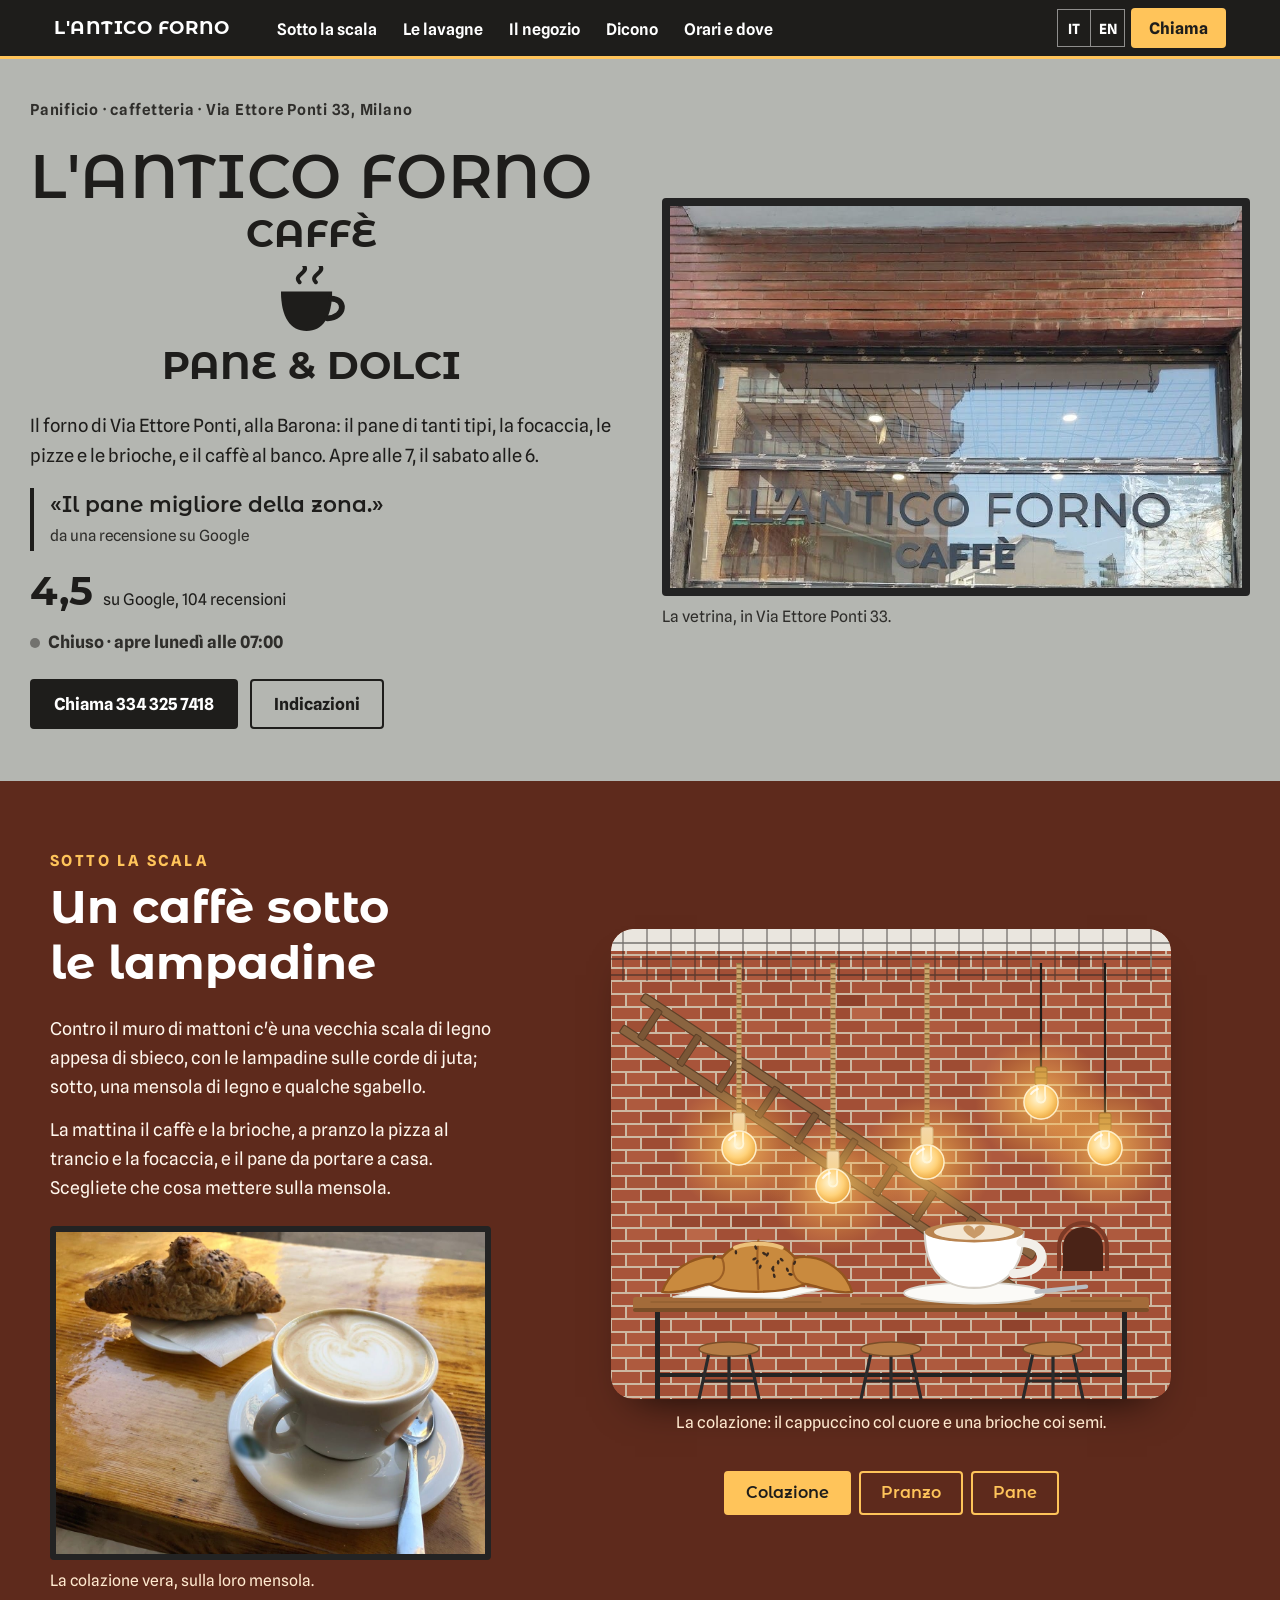
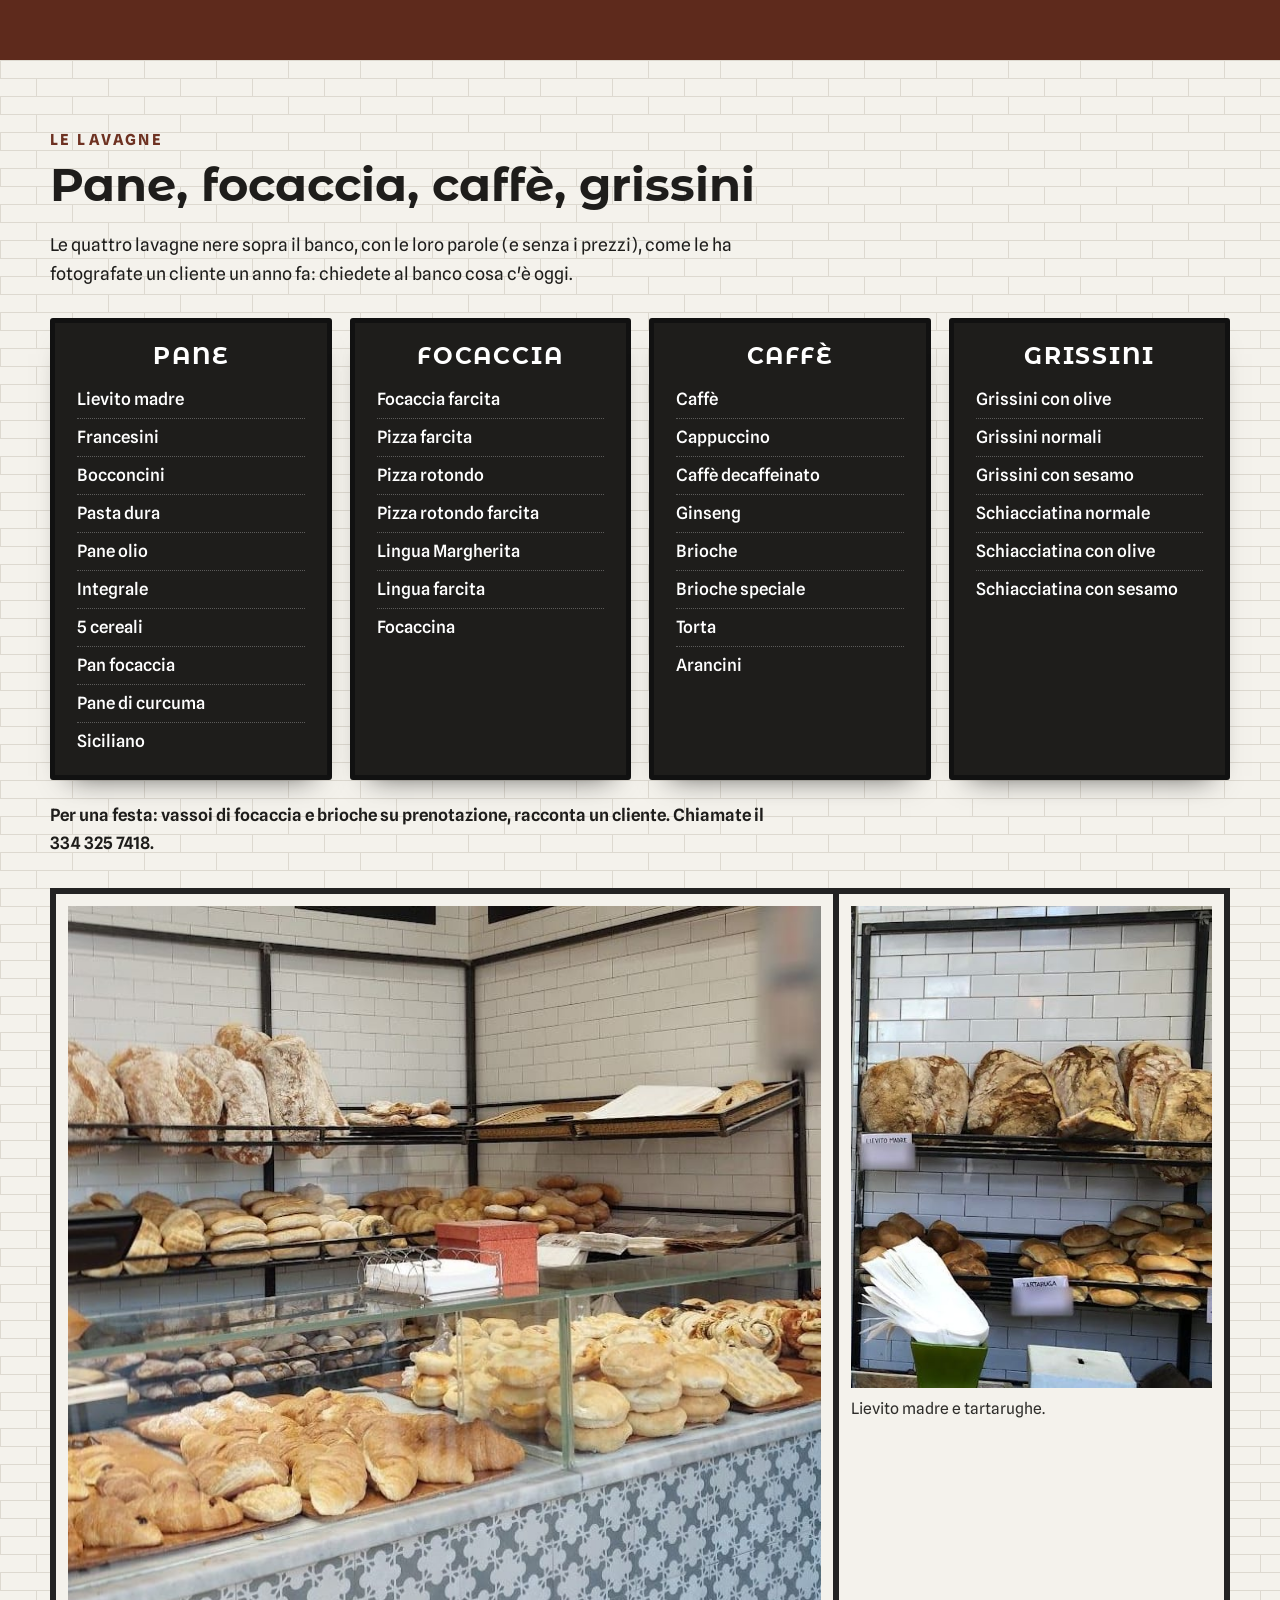
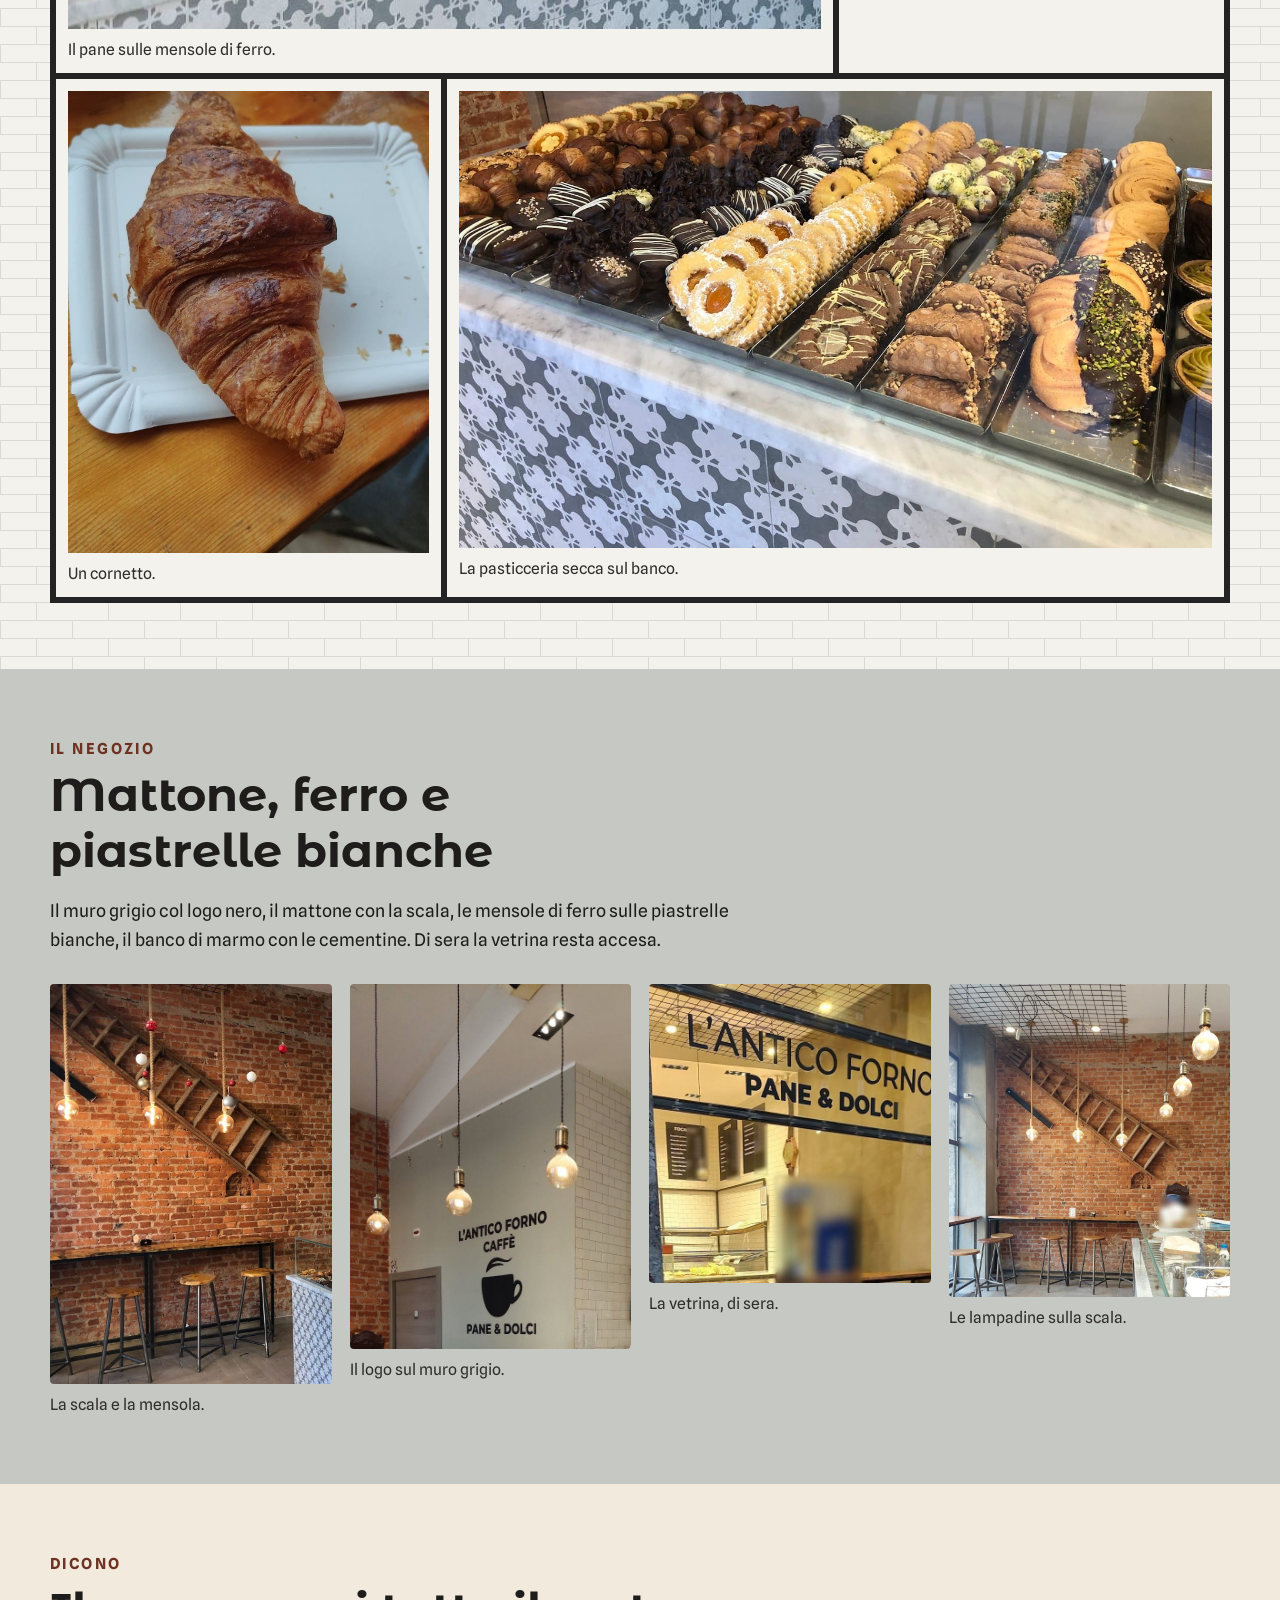
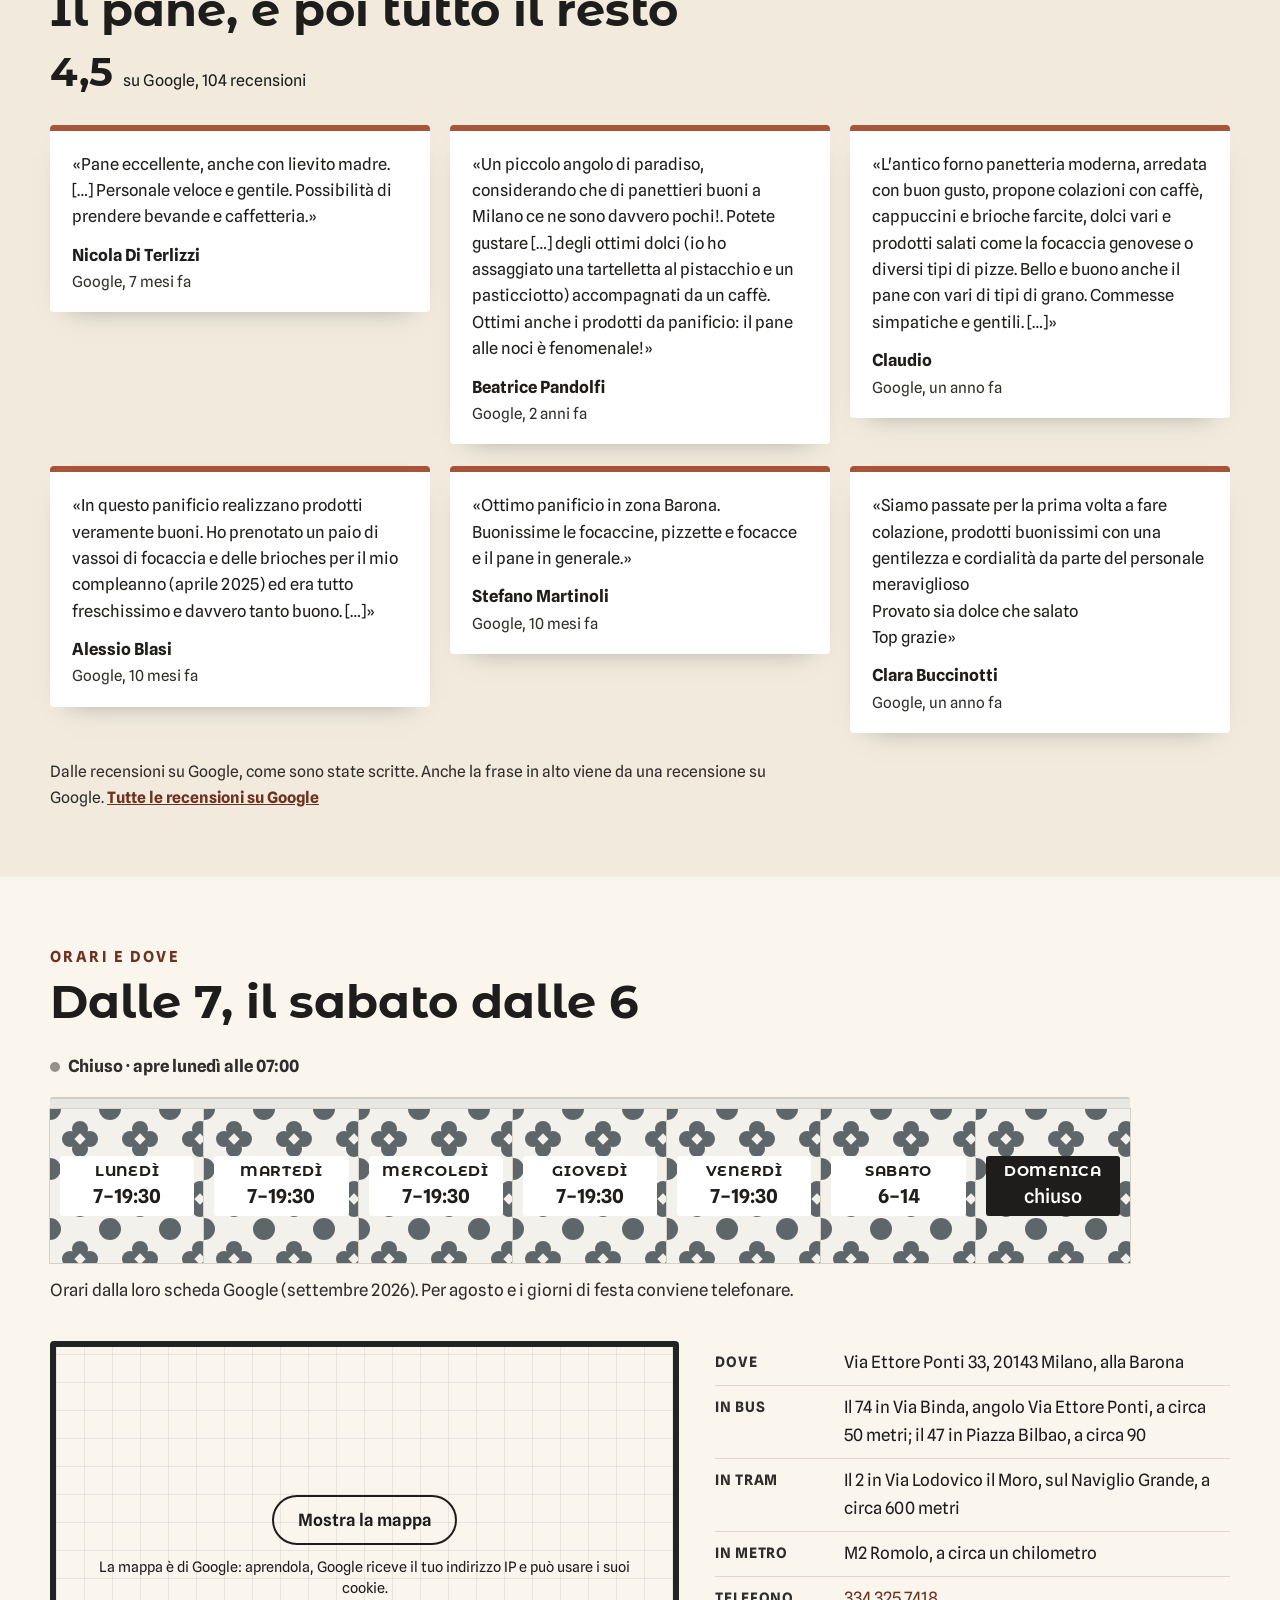
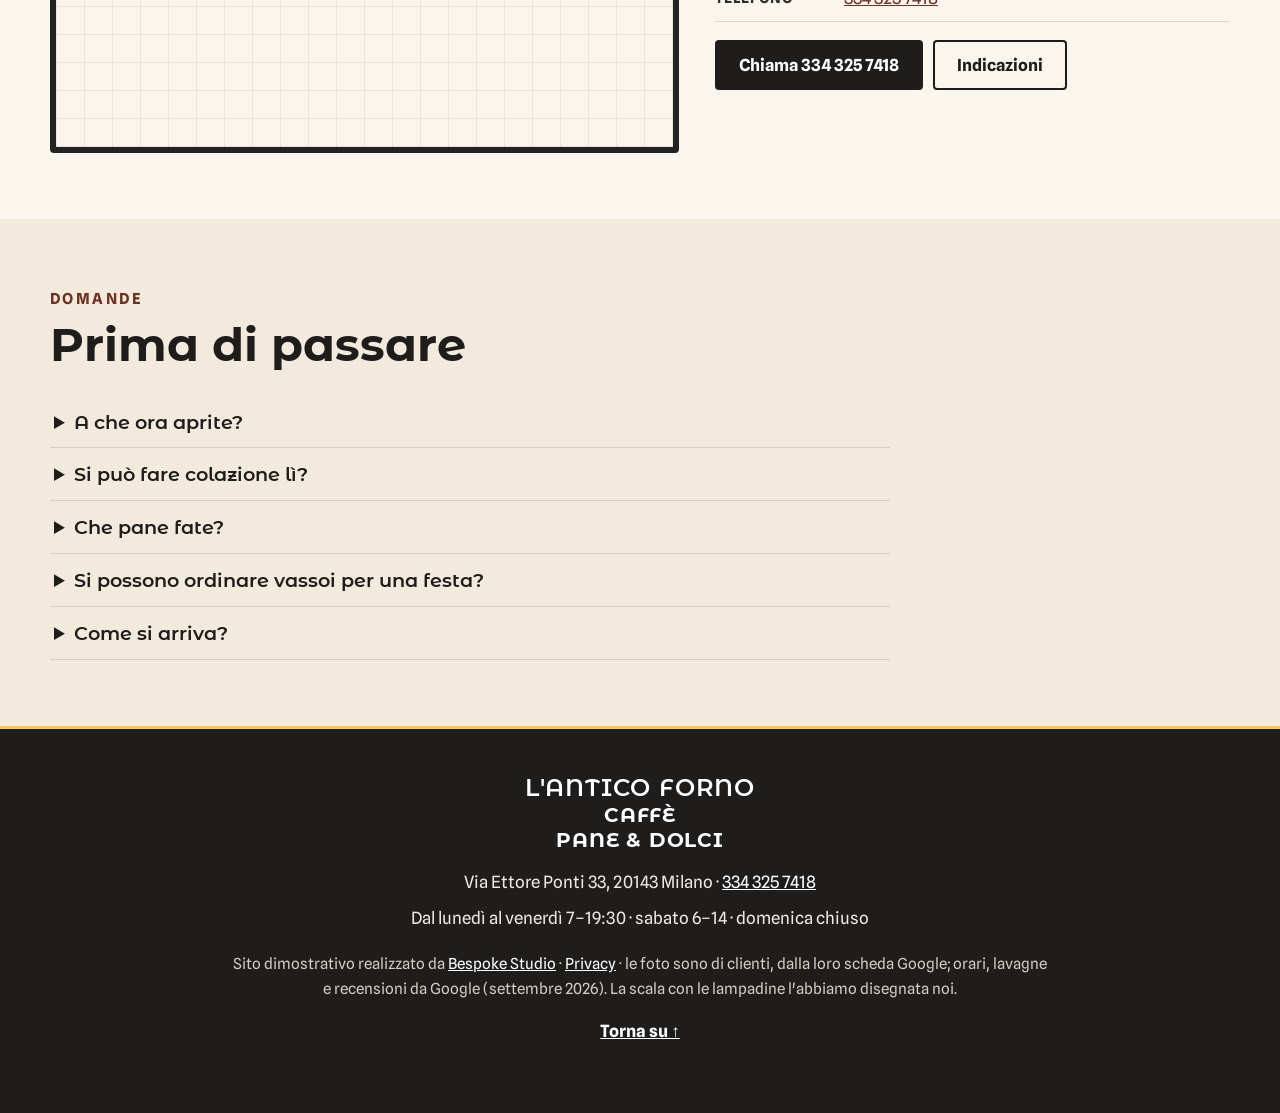
==== commit e517c347: "Privacy e pulizia: caratteri sul sito, mappa al clic, informativa, noindex - caratteri copiati nel s" ====
--- a/index.html
+++ b/index.html
@@ -3,6 +3,7 @@
 <head>
 <meta charset="utf-8">
 <meta name="viewport" content="width=device-width, initial-scale=1">
+<meta name="robots" content="noindex">
 <script>(function(){var r=document.documentElement;r.classList.remove('no-js');
 /* la firma: finché main.js non parte le lampadine restano su, spente, col locale al buio; se il codice non arriva, dopo 2,5 s sono accese (stato finale) */
 try{if(!matchMedia('(prefers-reduced-motion: reduce)').matches){r.classList.add('firma-attesa');window.__attesaLampade=setTimeout(function(){r.classList.remove('firma-attesa')},2500)}}catch(e){}})()</script>
@@ -20,15 +21,54 @@
 <link rel="icon" href="img/favicon.svg" type="image/svg+xml">
 <link rel="icon" href="img/favicon-32.png" sizes="32x32" type="image/png">
 <link rel="apple-touch-icon" href="img/apple-touch-icon.png">
-<link rel="preconnect" href="https://fonts.googleapis.com">
-<link rel="preconnect" href="https://fonts.gstatic.com" crossorigin>
-<link href="https://fonts.googleapis.com/css2?family=Montserrat+Alternates:wght@500;600;700&amp;family=Spline+Sans:wght@400;500;600;700&amp;display=swap" rel="stylesheet">
+<link rel="stylesheet" href="fonts/fonts.css?v=1">
 <link rel="stylesheet" href="css/styles.css?v=1">
 <script src="https://cdn.jsdelivr.net/npm/gsap@3.12.5/dist/gsap.min.js" defer></script>
 <script src="https://cdn.jsdelivr.net/npm/gsap@3.12.5/dist/ScrollTrigger.min.js" defer></script>
 <script src="js/main.js?v=1" defer></script>
 <script type="application/ld+json">
-{"@context":"https://schema.org","@type":"Bakery","name":"L'Antico Forno","description":"Panificio con caffetteria in Via Ettore Ponti 33 a Milano: pane, focaccia, pizze, brioche e dolci, la colazione al banco.","url":"https://rotenzark.github.io/antico-forno-barona/","image":"https://rotenzark.github.io/antico-forno-barona/img/og.jpg","telephone":"+39 334 325 7418","address":{"@type":"PostalAddress","streetAddress":"Via Ettore Ponti 33","postalCode":"20143","addressLocality":"Milano","addressRegion":"MI","addressCountry":"IT"},"geo":{"@type":"GeoCoordinates","latitude":45.44212,"longitude":9.15517},"openingHoursSpecification":[{"@type":"OpeningHoursSpecification","dayOfWeek":["Monday","Tuesday","Wednesday","Thursday","Friday"],"opens":"07:00","closes":"19:30"},{"@type":"OpeningHoursSpecification","dayOfWeek":"Saturday","opens":"06:00","closes":"14:00"}],"aggregateRating":{"@type":"AggregateRating","ratingValue":"4.5","reviewCount":"104","bestRating":"5"}}
+{
+  "@context": "https://schema.org",
+  "@type": "Bakery",
+  "name": "L'Antico Forno",
+  "description": "Panificio con caffetteria in Via Ettore Ponti 33 a Milano: pane, focaccia, pizze, brioche e dolci, la colazione al banco.",
+  "url": "https://rotenzark.github.io/antico-forno-barona/",
+  "image": "https://rotenzark.github.io/antico-forno-barona/img/og.jpg",
+  "telephone": "+39 334 325 7418",
+  "address": {
+    "@type": "PostalAddress",
+    "streetAddress": "Via Ettore Ponti 33",
+    "postalCode": "20143",
+    "addressLocality": "Milano",
+    "addressRegion": "MI",
+    "addressCountry": "IT"
+  },
+  "geo": {
+    "@type": "GeoCoordinates",
+    "latitude": 45.44212,
+    "longitude": 9.15517
+  },
+  "openingHoursSpecification": [
+    {
+      "@type": "OpeningHoursSpecification",
+      "dayOfWeek": [
+        "Monday",
+        "Tuesday",
+        "Wednesday",
+        "Thursday",
+        "Friday"
+      ],
+      "opens": "07:00",
+      "closes": "19:30"
+    },
+    {
+      "@type": "OpeningHoursSpecification",
+      "dayOfWeek": "Saturday",
+      "opens": "06:00",
+      "closes": "14:00"
+    }
+  ]
+}
 </script>
 <script type="application/ld+json">
 {"@context":"https://schema.org","@type":"FAQPage","mainEntity":[
@@ -90,7 +130,7 @@
         <span class="logo-muro__pane">Pane &amp; Dolci</span>
       </h1>
       <p class="apertura__frase" data-i18n="h.testo">Il forno di Via Ettore Ponti, alla Barona: il pane di tanti tipi, la focaccia, le pizze e le brioche, e il caffè al banco. Apre alle 7, il sabato alle 6.</p>
-      <p class="apertura__citazione"><span>«Il pane migliore della zona.»</span> <span class="apertura__chi" data-i18n="h.chi">da una recensione su Google</span></p>
+      <p class="apertura__citazione"><span lang="it">«Il pane migliore della zona.»</span> <span class="apertura__chi" data-i18n="h.chi">da una recensione su Google</span></p>
       <div class="voti">
         <p class="voto"><b class="voto__n">4,5</b> <span class="voto__su" data-i18n="h.google">su Google, 104 recensioni</span></p>
       </div>
@@ -345,12 +385,12 @@
       <p class="voto"><b class="voto__n">4,5</b> <span class="voto__su" data-i18n="d.google">su Google, 104 recensioni</span></p>
     </div>
     <ul class="recensioni">
-      <li class="recensione reveal"><p class="recensione__testo">«Pane eccellente, anche con lievito madre. […] Personale veloce e gentile. Possibilità di prendere bevande e caffetteria.»</p><p class="recensione__chi"><b>Nicola Di Terlizzi</b> <span data-i18n="d.g7m">Google, 7 mesi fa</span></p></li>
-      <li class="recensione reveal"><p class="recensione__testo">«Un piccolo angolo di paradiso, considerando che di panettieri buoni a Milano ce ne sono davvero pochi!. Potete gustare […] degli ottimi dolci (io ho assaggiato una tartelletta al pistacchio e un pasticciotto) accompagnati da un caffè. Ottimi anche i prodotti da panificio: il pane alle noci è fenomenale!»</p><p class="recensione__chi"><b>Beatrice Pandolfi</b> <span data-i18n="d.g2a">Google, 2 anni fa</span></p></li>
-      <li class="recensione reveal"><p class="recensione__testo">«L'antico forno panetteria moderna, arredata con buon gusto, propone colazioni con caffè, cappuccini e brioche farcite, dolci vari e prodotti salati come la focaccia genovese o diversi tipi di pizze. Bello e buono anche il pane con vari di tipi di grano. Commesse simpatiche e gentili. […]»</p><p class="recensione__chi"><b>Claudio</b> <span data-i18n="d.g1a">Google, un anno fa</span></p></li>
-      <li class="recensione reveal"><p class="recensione__testo">«In questo panificio realizzano prodotti veramente buoni. Ho prenotato un paio di vassoi di focaccia e delle brioches per il mio compleanno (aprile 2025) ed era tutto freschissimo e davvero tanto buono. […]»</p><p class="recensione__chi"><b>Alessio Blasi</b> <span data-i18n="d.g10m">Google, 10 mesi fa</span></p></li>
+      <li class="recensione reveal"><p lang="it" class="recensione__testo">«Pane eccellente, anche con lievito madre. […] Personale veloce e gentile. Possibilità di prendere bevande e caffetteria.»</p><p class="recensione__chi"><b>Nicola Di Terlizzi</b> <span data-i18n="d.g7m">Google, 7 mesi fa</span></p></li>
+      <li class="recensione reveal"><p lang="it" class="recensione__testo">«Un piccolo angolo di paradiso, considerando che di panettieri buoni a Milano ce ne sono davvero pochi!. Potete gustare […] degli ottimi dolci (io ho assaggiato una tartelletta al pistacchio e un pasticciotto) accompagnati da un caffè. Ottimi anche i prodotti da panificio: il pane alle noci è fenomenale!»</p><p class="recensione__chi"><b>Beatrice Pandolfi</b> <span data-i18n="d.g2a">Google, 2 anni fa</span></p></li>
+      <li class="recensione reveal"><p lang="it" class="recensione__testo">«L'antico forno panetteria moderna, arredata con buon gusto, propone colazioni con caffè, cappuccini e brioche farcite, dolci vari e prodotti salati come la focaccia genovese o diversi tipi di pizze. Bello e buono anche il pane con vari di tipi di grano. Commesse simpatiche e gentili. […]»</p><p class="recensione__chi"><b>Claudio</b> <span data-i18n="d.g1a">Google, un anno fa</span></p></li>
+      <li class="recensione reveal"><p lang="it" class="recensione__testo">«In questo panificio realizzano prodotti veramente buoni. Ho prenotato un paio di vassoi di focaccia e delle brioches per il mio compleanno (aprile 2025) ed era tutto freschissimo e davvero tanto buono. […]»</p><p class="recensione__chi"><b>Alessio Blasi</b> <span data-i18n="d.g10m">Google, 10 mesi fa</span></p></li>
       <li class="recensione reveal"><p class="recensione__testo">«Ottimo panificio in zona Barona.<br>Buonissime le focaccine, pizzette e focacce e il pane in generale.»</p><p class="recensione__chi"><b>Stefano Martinoli</b> <span data-i18n="d.g10m">Google, 10 mesi fa</span></p></li>
-      <li class="recensione reveal"><p class="recensione__testo">«Siamo passate per la prima volta a fare colazione, prodotti buonissimi con una gentilezza e cordialità da parte del personale meraviglioso<br>Provato sia dolce che salato<br>Top grazie»</p><p class="recensione__chi"><b>Clara Buccinotti</b> <span data-i18n="d.g1a">Google, un anno fa</span></p></li>
+      <li class="recensione reveal"><p lang="it" class="recensione__testo">«Siamo passate per la prima volta a fare colazione, prodotti buonissimi con una gentilezza e cordialità da parte del personale meraviglioso<br>Provato sia dolce che salato<br>Top grazie»</p><p class="recensione__chi"><b>Clara Buccinotti</b> <span data-i18n="d.g1a">Google, un anno fa</span></p></li>
     </ul>
     <p class="dicono__nota"><span data-i18n="d.nota">Dalle recensioni su Google, come sono state scritte. Anche la frase in alto viene da una recensione su Google.</span> <a href="https://www.google.com/maps/search/?api=1&amp;query=L%27Antico+Forno%2C+Via+Ettore+Ponti+33%2C+Milano" target="_blank" rel="noopener" data-i18n="d.tutte">Tutte le recensioni su Google</a></p>
   </section>
@@ -372,7 +412,7 @@
     <p class="cementine__nota" data-i18n="o.nota">Orari dalla loro scheda Google (settembre 2026). Per agosto e i giorni di festa conviene telefonare.</p>
     <div class="dove">
       <div class="cartina reveal">
-        <iframe title="Mappa: L'Antico Forno, Via Ettore Ponti 33, Milano" data-i18n-title="o.mappa" src="https://maps.google.com/maps?q=L%27Antico%20Forno%2C%20Via%20Ettore%20Ponti%2033%2C%20Milano&amp;z=16&amp;output=embed" width="600" height="400" loading="lazy" referrerpolicy="no-referrer-when-downgrade"></iframe>
+        <div class="mappa-clic" data-mappa-clic style="--mappa-h: 400px"><template><iframe title="Mappa: L'Antico Forno, Via Ettore Ponti 33, Milano" data-i18n-title="o.mappa" src="https://maps.google.com/maps?q=L%27Antico%20Forno%2C%20Via%20Ettore%20Ponti%2033%2C%20Milano&amp;z=16&amp;output=embed" width="600" height="400" loading="lazy" referrerpolicy="no-referrer-when-downgrade"></iframe></template><div class="mappa-clic__velo"><a class="mappa-clic__btn" href="https://www.google.com/maps/dir/?api=1&amp;destination=L%27Antico+Forno%2C+Via+Ettore+Ponti+33%2C+Milano" target="_blank" rel="noopener">Mostra la mappa</a><p class="mappa-clic__nota">La mappa è di Google: aprendola, Google riceve il tuo indirizzo IP e può usare i suoi cookie.</p></div></div>
       </div>
       <div class="dove__testo">
         <dl class="indirizzo">
@@ -407,7 +447,7 @@
     <p class="logo-piede" aria-hidden="true"><span>L'Antico Forno</span> <span>Caffè</span> <span>Pane &amp; Dolci</span></p>
     <p class="piede__dove">Via Ettore Ponti 33, 20143 Milano · <a href="tel:+393343257418" class="intero">334 325 7418</a></p>
     <p class="piede__orario" data-i18n="f2.orario">Dal lunedì al venerdì 7–19:30 · sabato 6–14 · domenica chiuso</p>
-    <p class="piede__cred" data-i18n="f2.cred">Sito dimostrativo realizzato da <a href="https://bespokestud.io" rel="noopener">Bespoke Studio</a> · le foto sono di clienti, dalla loro scheda Google; orari, lavagne e recensioni da Google (settembre 2026). La scala con le lampadine l&#39;abbiamo disegnata noi.</p>
+    <p class="piede__cred" data-i18n="f2.cred">Sito dimostrativo realizzato da <a href="https://bespokestud.io" rel="noopener">Bespoke Studio</a> · <a href="privacy.html">Privacy</a> · le foto sono di clienti, dalla loro scheda Google; orari, lavagne e recensioni da Google (settembre 2026). La scala con le lampadine l&#39;abbiamo disegnata noi.</p>
     <p><a class="piede__su" href="#inizio" data-i18n="f2.su">Torna su ↑</a></p>
   </div>
 </footer>
@@ -422,5 +462,6 @@
   <img id="lightboxImg" src="" alt="">
 </div>
 
+<script src="js/mappa-clic.js?v=1" defer></script>
 </body>
 </html>
--- a/fonts/fonts.css
+++ b/fonts/fonts.css
@@ -0,0 +1,208 @@
+/* Caratteri ospitati sul sito: nessuna richiesta a Google Fonts o Fontshare (giro privacy 1/10/2026). Licenze in LICENSE.txt. */
+/* cyrillic-ext */
+@font-face {
+  font-family: 'Montserrat Alternates';
+  font-style: normal;
+  font-weight: 500;
+  font-display: swap;
+  src: url(montserratalternates-v18-mFTiWacfw6zH4dthXcyms1lPpC8I_b0juU0xGITFCrxG6mA.woff2) format('woff2');
+  unicode-range: U+0460-052F, U+1C80-1C8A, U+20B4, U+2DE0-2DFF, U+A640-A69F, U+FE2E-FE2F;
+}
+/* cyrillic */
+@font-face {
+  font-family: 'Montserrat Alternates';
+  font-style: normal;
+  font-weight: 500;
+  font-display: swap;
+  src: url(montserratalternates-v18-mFTiWacfw6zH4dthXcyms1lPpC8I_b0juU0xGITFA7xG6mA.woff2) format('woff2');
+  unicode-range: U+0301, U+0400-045F, U+0490-0491, U+04B0-04B1, U+2116;
+}
+/* vietnamese */
+@font-face {
+  font-family: 'Montserrat Alternates';
+  font-style: normal;
+  font-weight: 500;
+  font-display: swap;
+  src: url(montserratalternates-v18-mFTiWacfw6zH4dthXcyms1lPpC8I_b0juU0xGITFCLxG6mA.woff2) format('woff2');
+  unicode-range: U+0102-0103, U+0110-0111, U+0128-0129, U+0168-0169, U+01A0-01A1, U+01AF-01B0, U+0300-0301, U+0303-0304, U+0308-0309, U+0323, U+0329, U+1EA0-1EF9, U+20AB;
+}
+/* latin-ext */
+@font-face {
+  font-family: 'Montserrat Alternates';
+  font-style: normal;
+  font-weight: 500;
+  font-display: swap;
+  src: url(montserratalternates-v18-mFTiWacfw6zH4dthXcyms1lPpC8I_b0juU0xGITFCbxG6mA.woff2) format('woff2');
+  unicode-range: U+0100-02BA, U+02BD-02C5, U+02C7-02CC, U+02CE-02D7, U+02DD-02FF, U+0304, U+0308, U+0329, U+1D00-1DBF, U+1E00-1E9F, U+1EF2-1EFF, U+2020, U+20A0-20AB, U+20AD-20C0, U+2113, U+2C60-2C7F, U+A720-A7FF;
+}
+/* latin */
+@font-face {
+  font-family: 'Montserrat Alternates';
+  font-style: normal;
+  font-weight: 500;
+  font-display: swap;
+  src: url(montserratalternates-v18-mFTiWacfw6zH4dthXcyms1lPpC8I_b0juU0xGITFB7xG.woff2) format('woff2');
+  unicode-range: U+0000-00FF, U+0131, U+0152-0153, U+02BB-02BC, U+02C6, U+02DA, U+02DC, U+0304, U+0308, U+0329, U+2000-206F, U+20AC, U+2122, U+2191, U+2193, U+2212, U+2215, U+FEFF, U+FFFD;
+}
+/* cyrillic-ext */
+@font-face {
+  font-family: 'Montserrat Alternates';
+  font-style: normal;
+  font-weight: 600;
+  font-display: swap;
+  src: url(montserratalternates-v18-mFTiWacfw6zH4dthXcyms1lPpC8I_b0juU0xNIPFCrxG6mA.woff2) format('woff2');
+  unicode-range: U+0460-052F, U+1C80-1C8A, U+20B4, U+2DE0-2DFF, U+A640-A69F, U+FE2E-FE2F;
+}
+/* cyrillic */
+@font-face {
+  font-family: 'Montserrat Alternates';
+  font-style: normal;
+  font-weight: 600;
+  font-display: swap;
+  src: url(montserratalternates-v18-mFTiWacfw6zH4dthXcyms1lPpC8I_b0juU0xNIPFA7xG6mA.woff2) format('woff2');
+  unicode-range: U+0301, U+0400-045F, U+0490-0491, U+04B0-04B1, U+2116;
+}
+/* vietnamese */
+@font-face {
+  font-family: 'Montserrat Alternates';
+  font-style: normal;
+  font-weight: 600;
+  font-display: swap;
+  src: url(montserratalternates-v18-mFTiWacfw6zH4dthXcyms1lPpC8I_b0juU0xNIPFCLxG6mA.woff2) format('woff2');
+  unicode-range: U+0102-0103, U+0110-0111, U+0128-0129, U+0168-0169, U+01A0-01A1, U+01AF-01B0, U+0300-0301, U+0303-0304, U+0308-0309, U+0323, U+0329, U+1EA0-1EF9, U+20AB;
+}
+/* latin-ext */
+@font-face {
+  font-family: 'Montserrat Alternates';
+  font-style: normal;
+  font-weight: 600;
+  font-display: swap;
+  src: url(montserratalternates-v18-mFTiWacfw6zH4dthXcyms1lPpC8I_b0juU0xNIPFCbxG6mA.woff2) format('woff2');
+  unicode-range: U+0100-02BA, U+02BD-02C5, U+02C7-02CC, U+02CE-02D7, U+02DD-02FF, U+0304, U+0308, U+0329, U+1D00-1DBF, U+1E00-1E9F, U+1EF2-1EFF, U+2020, U+20A0-20AB, U+20AD-20C0, U+2113, U+2C60-2C7F, U+A720-A7FF;
+}
+/* latin */
+@font-face {
+  font-family: 'Montserrat Alternates';
+  font-style: normal;
+  font-weight: 600;
+  font-display: swap;
+  src: url(montserratalternates-v18-mFTiWacfw6zH4dthXcyms1lPpC8I_b0juU0xNIPFB7xG.woff2) format('woff2');
+  unicode-range: U+0000-00FF, U+0131, U+0152-0153, U+02BB-02BC, U+02C6, U+02DA, U+02DC, U+0304, U+0308, U+0329, U+2000-206F, U+20AC, U+2122, U+2191, U+2193, U+2212, U+2215, U+FEFF, U+FFFD;
+}
+/* cyrillic-ext */
+@font-face {
+  font-family: 'Montserrat Alternates';
+  font-style: normal;
+  font-weight: 700;
+  font-display: swap;
+  src: url(montserratalternates-v18-mFTiWacfw6zH4dthXcyms1lPpC8I_b0juU0xUILFCrxG6mA.woff2) format('woff2');
+  unicode-range: U+0460-052F, U+1C80-1C8A, U+20B4, U+2DE0-2DFF, U+A640-A69F, U+FE2E-FE2F;
+}
+/* cyrillic */
+@font-face {
+  font-family: 'Montserrat Alternates';
+  font-style: normal;
+  font-weight: 700;
+  font-display: swap;
+  src: url(montserratalternates-v18-mFTiWacfw6zH4dthXcyms1lPpC8I_b0juU0xUILFA7xG6mA.woff2) format('woff2');
+  unicode-range: U+0301, U+0400-045F, U+0490-0491, U+04B0-04B1, U+2116;
+}
+/* vietnamese */
+@font-face {
+  font-family: 'Montserrat Alternates';
+  font-style: normal;
+  font-weight: 700;
+  font-display: swap;
+  src: url(montserratalternates-v18-mFTiWacfw6zH4dthXcyms1lPpC8I_b0juU0xUILFCLxG6mA.woff2) format('woff2');
+  unicode-range: U+0102-0103, U+0110-0111, U+0128-0129, U+0168-0169, U+01A0-01A1, U+01AF-01B0, U+0300-0301, U+0303-0304, U+0308-0309, U+0323, U+0329, U+1EA0-1EF9, U+20AB;
+}
+/* latin-ext */
+@font-face {
+  font-family: 'Montserrat Alternates';
+  font-style: normal;
+  font-weight: 700;
+  font-display: swap;
+  src: url(montserratalternates-v18-mFTiWacfw6zH4dthXcyms1lPpC8I_b0juU0xUILFCbxG6mA.woff2) format('woff2');
+  unicode-range: U+0100-02BA, U+02BD-02C5, U+02C7-02CC, U+02CE-02D7, U+02DD-02FF, U+0304, U+0308, U+0329, U+1D00-1DBF, U+1E00-1E9F, U+1EF2-1EFF, U+2020, U+20A0-20AB, U+20AD-20C0, U+2113, U+2C60-2C7F, U+A720-A7FF;
+}
+/* latin */
+@font-face {
+  font-family: 'Montserrat Alternates';
+  font-style: normal;
+  font-weight: 700;
+  font-display: swap;
+  src: url(montserratalternates-v18-mFTiWacfw6zH4dthXcyms1lPpC8I_b0juU0xUILFB7xG.woff2) format('woff2');
+  unicode-range: U+0000-00FF, U+0131, U+0152-0153, U+02BB-02BC, U+02C6, U+02DA, U+02DC, U+0304, U+0308, U+0329, U+2000-206F, U+20AC, U+2122, U+2191, U+2193, U+2212, U+2215, U+FEFF, U+FFFD;
+}
+/* latin-ext */
+@font-face {
+  font-family: 'Spline Sans';
+  font-style: normal;
+  font-weight: 400;
+  font-display: swap;
+  src: url(splinesans-v16-_6_7ED73Uf-2WfU2LzycEbAsmC0PSQ.woff2) format('woff2');
+  unicode-range: U+0100-02BA, U+02BD-02C5, U+02C7-02CC, U+02CE-02D7, U+02DD-02FF, U+0304, U+0308, U+0329, U+1D00-1DBF, U+1E00-1E9F, U+1EF2-1EFF, U+2020, U+20A0-20AB, U+20AD-20C0, U+2113, U+2C60-2C7F, U+A720-A7FF;
+}
+/* latin */
+@font-face {
+  font-family: 'Spline Sans';
+  font-style: normal;
+  font-weight: 400;
+  font-display: swap;
+  src: url(splinesans-v16-_6_7ED73Uf-2WfU2LzycEbAimC0.woff2) format('woff2');
+  unicode-range: U+0000-00FF, U+0131, U+0152-0153, U+02BB-02BC, U+02C6, U+02DA, U+02DC, U+0304, U+0308, U+0329, U+2000-206F, U+20AC, U+2122, U+2191, U+2193, U+2212, U+2215, U+FEFF, U+FFFD;
+}
+/* latin-ext */
+@font-face {
+  font-family: 'Spline Sans';
+  font-style: normal;
+  font-weight: 500;
+  font-display: swap;
+  src: url(splinesans-v16-_6_7ED73Uf-2WfU2LzycEbAsmC0PSQ.woff2) format('woff2');
+  unicode-range: U+0100-02BA, U+02BD-02C5, U+02C7-02CC, U+02CE-02D7, U+02DD-02FF, U+0304, U+0308, U+0329, U+1D00-1DBF, U+1E00-1E9F, U+1EF2-1EFF, U+2020, U+20A0-20AB, U+20AD-20C0, U+2113, U+2C60-2C7F, U+A720-A7FF;
+}
+/* latin */
+@font-face {
+  font-family: 'Spline Sans';
+  font-style: normal;
+  font-weight: 500;
+  font-display: swap;
+  src: url(splinesans-v16-_6_7ED73Uf-2WfU2LzycEbAimC0.woff2) format('woff2');
+  unicode-range: U+0000-00FF, U+0131, U+0152-0153, U+02BB-02BC, U+02C6, U+02DA, U+02DC, U+0304, U+0308, U+0329, U+2000-206F, U+20AC, U+2122, U+2191, U+2193, U+2212, U+2215, U+FEFF, U+FFFD;
+}
+/* latin-ext */
+@font-face {
+  font-family: 'Spline Sans';
+  font-style: normal;
+  font-weight: 600;
+  font-display: swap;
+  src: url(splinesans-v16-_6_7ED73Uf-2WfU2LzycEbAsmC0PSQ.woff2) format('woff2');
+  unicode-range: U+0100-02BA, U+02BD-02C5, U+02C7-02CC, U+02CE-02D7, U+02DD-02FF, U+0304, U+0308, U+0329, U+1D00-1DBF, U+1E00-1E9F, U+1EF2-1EFF, U+2020, U+20A0-20AB, U+20AD-20C0, U+2113, U+2C60-2C7F, U+A720-A7FF;
+}
+/* latin */
+@font-face {
+  font-family: 'Spline Sans';
+  font-style: normal;
+  font-weight: 600;
+  font-display: swap;
+  src: url(splinesans-v16-_6_7ED73Uf-2WfU2LzycEbAimC0.woff2) format('woff2');
+  unicode-range: U+0000-00FF, U+0131, U+0152-0153, U+02BB-02BC, U+02C6, U+02DA, U+02DC, U+0304, U+0308, U+0329, U+2000-206F, U+20AC, U+2122, U+2191, U+2193, U+2212, U+2215, U+FEFF, U+FFFD;
+}
+/* latin-ext */
+@font-face {
+  font-family: 'Spline Sans';
+  font-style: normal;
+  font-weight: 700;
+  font-display: swap;
+  src: url(splinesans-v16-_6_7ED73Uf-2WfU2LzycEbAsmC0PSQ.woff2) format('woff2');
+  unicode-range: U+0100-02BA, U+02BD-02C5, U+02C7-02CC, U+02CE-02D7, U+02DD-02FF, U+0304, U+0308, U+0329, U+1D00-1DBF, U+1E00-1E9F, U+1EF2-1EFF, U+2020, U+20A0-20AB, U+20AD-20C0, U+2113, U+2C60-2C7F, U+A720-A7FF;
+}
+/* latin */
+@font-face {
+  font-family: 'Spline Sans';
+  font-style: normal;
+  font-weight: 700;
+  font-display: swap;
+  src: url(splinesans-v16-_6_7ED73Uf-2WfU2LzycEbAimC0.woff2) format('woff2');
+  unicode-range: U+0000-00FF, U+0131, U+0152-0153, U+02BB-02BC, U+02C6, U+02DA, U+02DC, U+0304, U+0308, U+0329, U+2000-206F, U+20AC, U+2122, U+2191, U+2193, U+2212, U+2215, U+FEFF, U+FFFD;
+}
--- a/css/styles.css
+++ b/css/styles.css
@@ -317,3 +317,12 @@
 .firma-attesa .lampada__luce { opacity: 0; }
 .firma-attesa .buio { opacity: 0.5; }
 /*/LAMPADE*/
+
+/*MAPPACLIC*/
+/* la mappa Google si carica solo al clic (giro privacy 1/10/2026) */
+.mappa-clic { display: flex; align-items: center; justify-content: center; width: 100%; height: 100%; min-height: var(--mappa-h, 320px); box-sizing: border-box; padding: 24px; text-align: center; background: repeating-linear-gradient(0deg, rgba(127, 127, 127, 0.14) 0 1px, transparent 1px 28px), repeating-linear-gradient(90deg, rgba(127, 127, 127, 0.14) 0 1px, transparent 1px 28px); }
+.mappa-clic__velo { display: flex; flex-direction: column; align-items: center; gap: 12px; max-width: 32em; }
+.mappa-clic__btn { display: inline-block; padding: 0.75em 1.4em; border: 2px solid currentColor; border-radius: 999px; color: inherit; font: inherit; font-weight: 600; line-height: 1.2; text-decoration: none; background: transparent; cursor: pointer; }
+.mappa-clic__btn:hover, .mappa-clic__btn:focus-visible { text-decoration: underline; }
+.mappa-clic__nota { margin: 0; font-size: 0.85em; line-height: 1.45; }
+/*/MAPPACLIC*/
